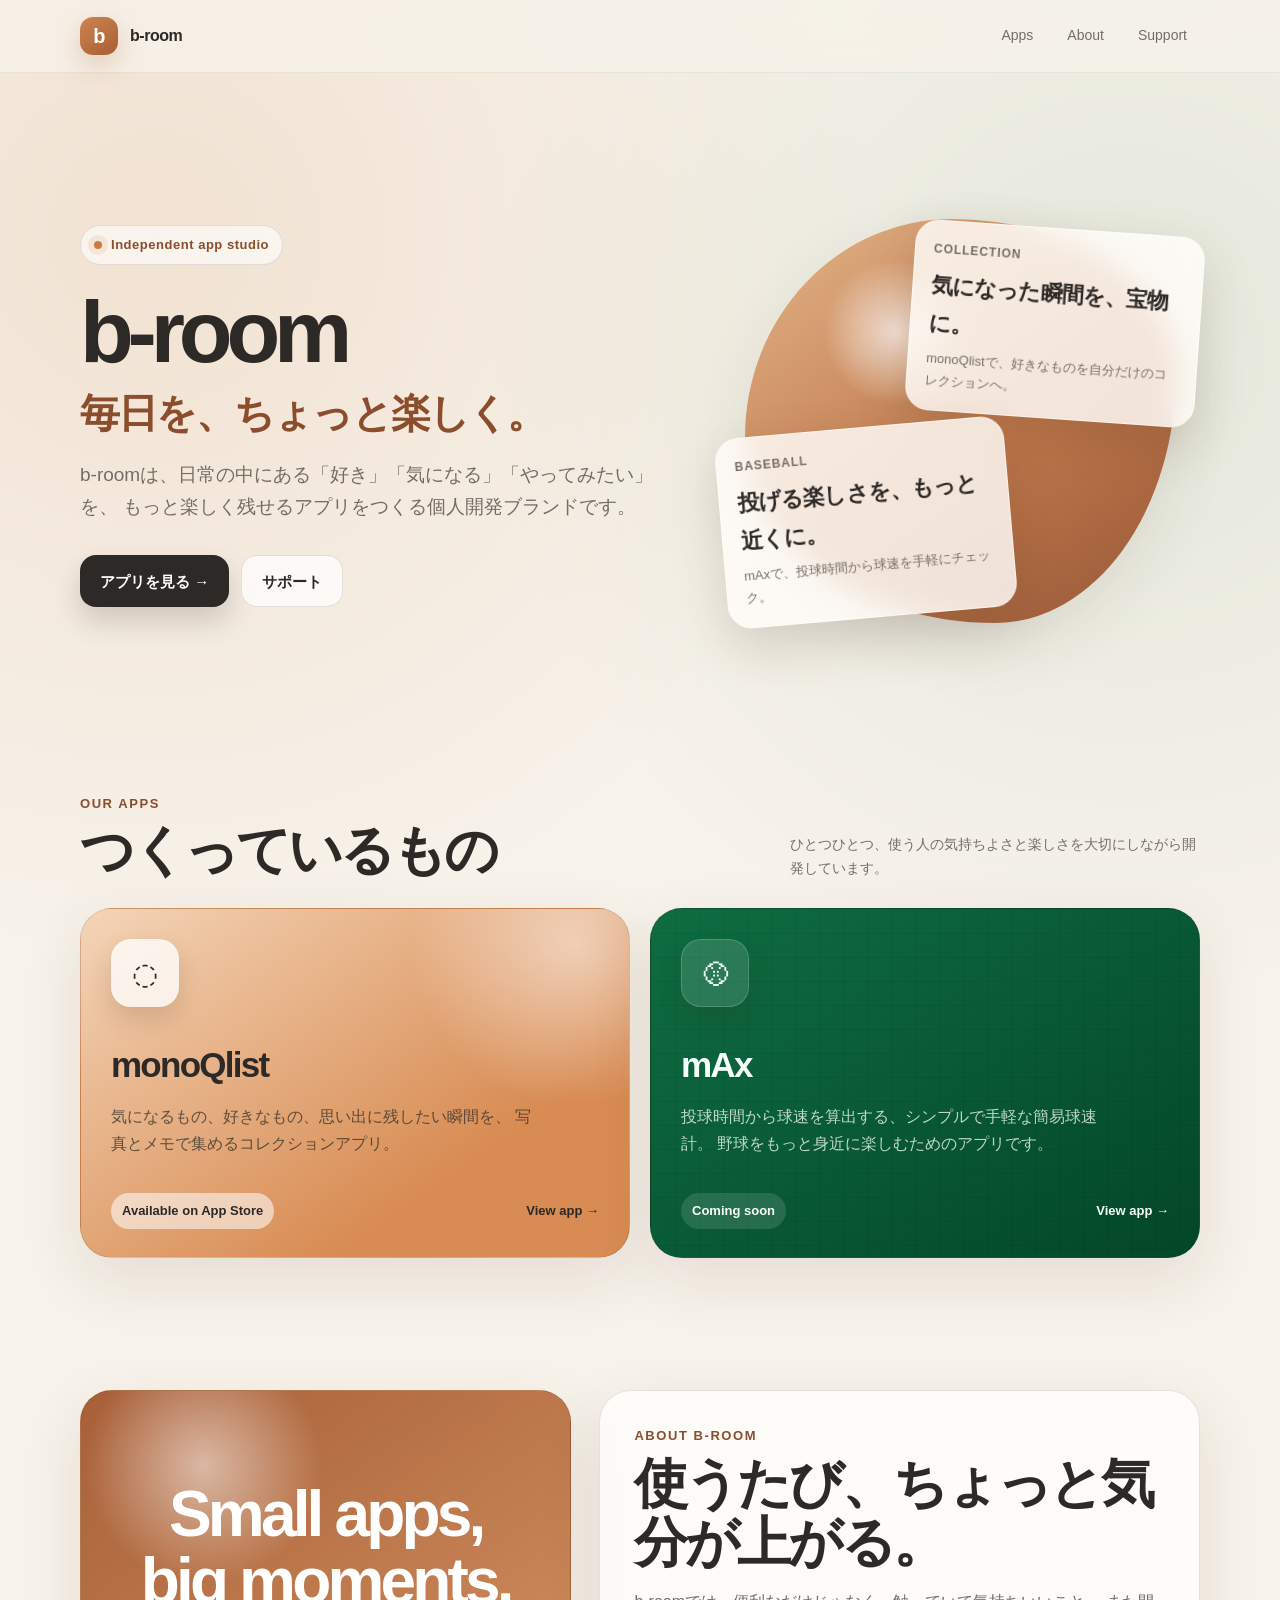
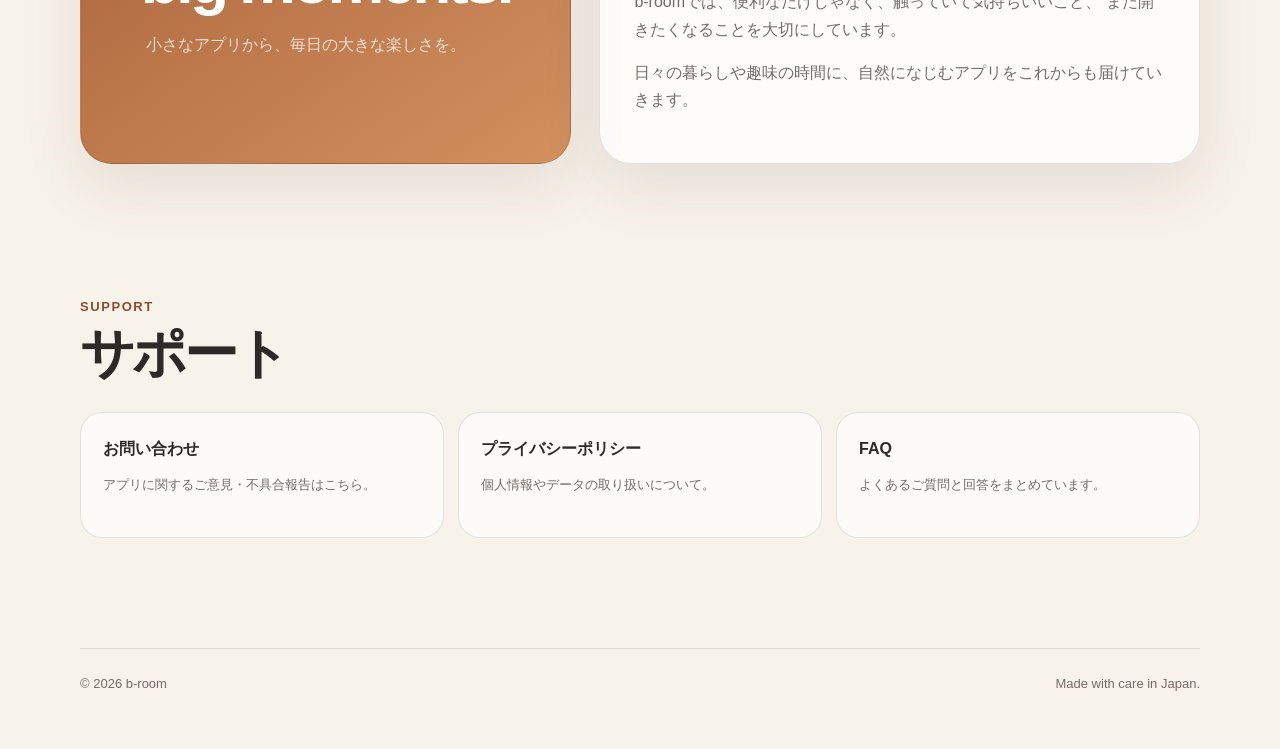
==== index.html @ 5e99b41f "仮トップページ" ====
<!DOCTYPE html>
<html lang="ja">
<head>
  <meta charset="UTF-8" />
  <meta name="viewport" content="width=device-width, initial-scale=1.0" />
  <meta name="description" content="b-roomは、毎日を少し楽しくするアプリをつくる個人開発ブランドです。" />
  <meta name="theme-color" content="#f7f2ea" />
  <title>b-room | Apps for everyday moments</title>

  <style>
    :root {
      --bg: #f7f2ea;
      --surface: rgba(255, 255, 255, 0.72);
      --surface-strong: #fffdf9;
      --text: #2d2926;
      --muted: #746d67;
      --line: rgba(45, 41, 38, 0.12);
      --accent: #c97945;
      --accent-dark: #8b4d2c;
      --green: #0a5f39;
      --green-soft: #e4f2e8;
      --shadow: 0 22px 60px rgba(66, 45, 32, 0.10);
      --radius-lg: 32px;
      --radius-md: 22px;
      --max-width: 1120px;
    }

    * {
      box-sizing: border-box;
    }

    html {
      scroll-behavior: smooth;
    }

    body {
      margin: 0;
      color: var(--text);
      background:
        radial-gradient(circle at 12% 10%, rgba(220, 163, 114, 0.20), transparent 30%),
        radial-gradient(circle at 88% 15%, rgba(112, 169, 132, 0.14), transparent 28%),
        var(--bg);
      font-family:
        -apple-system, BlinkMacSystemFont, "Hiragino Sans", "Yu Gothic",
        "Helvetica Neue", Arial, sans-serif;
      line-height: 1.7;
    }

    a {
      color: inherit;
      text-decoration: none;
    }

    .site-shell {
      width: min(calc(100% - 32px), var(--max-width));
      margin: 0 auto;
    }

    header {
      position: sticky;
      top: 0;
      z-index: 20;
      backdrop-filter: blur(18px);
      -webkit-backdrop-filter: blur(18px);
      background: rgba(247, 242, 234, 0.78);
      border-bottom: 1px solid rgba(45, 41, 38, 0.07);
    }

    .nav {
      min-height: 72px;
      display: flex;
      align-items: center;
      justify-content: space-between;
      gap: 24px;
    }

    .brand {
      display: inline-flex;
      align-items: center;
      gap: 12px;
      font-weight: 800;
      letter-spacing: -0.03em;
    }

    .brand-mark {
      width: 38px;
      aspect-ratio: 1;
      border-radius: 13px;
      display: grid;
      place-items: center;
      background: linear-gradient(145deg, #cf8550, #a85d34);
      color: white;
      box-shadow: 0 10px 28px rgba(168, 93, 52, 0.26);
      font-size: 20px;
    }

    .nav-links {
      display: flex;
      align-items: center;
      gap: 8px;
      font-size: 14px;
      color: var(--muted);
    }

    .nav-links a {
      padding: 10px 13px;
      border-radius: 999px;
      transition: 0.2s ease;
    }

    .nav-links a:hover {
      background: rgba(255, 255, 255, 0.75);
      color: var(--text);
    }

    .hero {
      padding: 108px 0 76px;
      display: grid;
      grid-template-columns: 1.1fr 0.9fr;
      align-items: center;
      gap: 56px;
    }

    .eyebrow {
      display: inline-flex;
      align-items: center;
      gap: 9px;
      padding: 8px 13px;
      border: 1px solid var(--line);
      border-radius: 999px;
      background: rgba(255, 255, 255, 0.60);
      color: var(--accent-dark);
      font-size: 13px;
      font-weight: 700;
      letter-spacing: 0.04em;
    }

    .eyebrow::before {
      content: "";
      width: 8px;
      height: 8px;
      border-radius: 50%;
      background: var(--accent);
      box-shadow: 0 0 0 6px rgba(201, 121, 69, 0.12);
    }

    h1 {
      margin: 24px 0 20px;
      font-size: clamp(48px, 7vw, 88px);
      line-height: 0.98;
      letter-spacing: -0.07em;
    }

    h1 span {
      display: block;
      margin-top: 14px;
      color: var(--accent-dark);
      font-size: clamp(24px, 3.1vw, 40px);
      line-height: 1.25;
      letter-spacing: -0.045em;
    }

    .hero-copy {
      max-width: 620px;
      margin: 0;
      color: var(--muted);
      font-size: clamp(16px, 2vw, 19px);
    }

    .hero-actions {
      display: flex;
      flex-wrap: wrap;
      gap: 12px;
      margin-top: 32px;
    }

    .button {
      min-height: 52px;
      padding: 0 20px;
      display: inline-flex;
      align-items: center;
      justify-content: center;
      gap: 9px;
      border-radius: 16px;
      font-size: 15px;
      font-weight: 750;
      transition: transform 0.2s ease, box-shadow 0.2s ease, background 0.2s ease;
    }

    .button:hover {
      transform: translateY(-2px);
    }

    .button-primary {
      background: var(--text);
      color: white;
      box-shadow: 0 14px 28px rgba(45, 41, 38, 0.18);
    }

    .button-secondary {
      background: rgba(255, 255, 255, 0.72);
      border: 1px solid var(--line);
    }

    .hero-visual {
      min-height: 470px;
      position: relative;
      display: grid;
      place-items: center;
    }

    .orb {
      position: absolute;
      inset: 8% 5% 6%;
      border-radius: 48% 52% 42% 58% / 54% 38% 62% 46%;
      background:
        radial-gradient(circle at 35% 28%, rgba(255,255,255,0.72), transparent 18%),
        linear-gradient(145deg, #e6b486, #c57645 58%, #9a5635);
      filter: saturate(0.92);
      box-shadow: var(--shadow);
      animation: float 7s ease-in-out infinite;
    }

    .mini-card {
      position: absolute;
      width: min(290px, 74%);
      padding: 18px;
      border: 1px solid rgba(255, 255, 255, 0.50);
      border-radius: 24px;
      background: rgba(255, 253, 249, 0.82);
      box-shadow: 0 20px 50px rgba(77, 48, 30, 0.18);
      backdrop-filter: blur(14px);
      -webkit-backdrop-filter: blur(14px);
    }

    .mini-card.top {
      top: 10%;
      right: 0;
      transform: rotate(4deg);
    }

    .mini-card.bottom {
      left: 0;
      bottom: 7%;
      transform: rotate(-5deg);
    }

    .mini-label {
      font-size: 12px;
      color: var(--muted);
      font-weight: 700;
      letter-spacing: 0.08em;
      text-transform: uppercase;
    }

    .mini-title {
      margin-top: 8px;
      font-size: 22px;
      font-weight: 850;
      letter-spacing: -0.04em;
    }

    .mini-text {
      margin: 6px 0 0;
      color: var(--muted);
      font-size: 13px;
    }

    section {
      padding: 66px 0;
    }

    .section-head {
      display: flex;
      justify-content: space-between;
      align-items: end;
      gap: 20px;
      margin-bottom: 28px;
    }

    .section-kicker {
      color: var(--accent-dark);
      font-size: 13px;
      font-weight: 800;
      letter-spacing: 0.12em;
      text-transform: uppercase;
    }

    h2 {
      margin: 6px 0 0;
      font-size: clamp(32px, 5vw, 54px);
      line-height: 1.1;
      letter-spacing: -0.055em;
    }

    .section-note {
      max-width: 410px;
      margin: 0;
      color: var(--muted);
      font-size: 14px;
    }

    .app-grid {
      display: grid;
      grid-template-columns: repeat(2, minmax(0, 1fr));
      gap: 20px;
    }

    .app-card {
      min-height: 350px;
      position: relative;
      overflow: hidden;
      padding: 30px;
      border: 1px solid var(--line);
      border-radius: var(--radius-lg);
      box-shadow: var(--shadow);
      transition: transform 0.25s ease, box-shadow 0.25s ease;
    }

    .app-card:hover {
      transform: translateY(-6px);
      box-shadow: 0 28px 70px rgba(66, 45, 32, 0.15);
    }

    .app-card.mono {
      background:
        radial-gradient(circle at 90% 10%, rgba(255,255,255,0.50), transparent 28%),
        linear-gradient(145deg, #f4d5b8, #d88b52 72%);
    }

    .app-card.max {
      background:
        linear-gradient(rgba(0,0,0,0.06) 1px, transparent 1px),
        linear-gradient(90deg, rgba(0,0,0,0.06) 1px, transparent 1px),
        linear-gradient(145deg, #0f6d42, #034628);
      background-size: 24px 24px, 24px 24px, auto;
      color: #f7fff9;
    }

    .app-icon {
      width: 68px;
      aspect-ratio: 1;
      border-radius: 20px;
      display: grid;
      place-items: center;
      background: rgba(255, 255, 255, 0.78);
      color: var(--text);
      font-size: 30px;
      box-shadow: 0 12px 25px rgba(61, 38, 24, 0.15);
    }

    .max .app-icon {
      background: rgba(247, 255, 249, 0.13);
      color: #f7fff9;
      border: 1px solid rgba(247,255,249,0.18);
    }

    .app-card h3 {
      margin: 28px 0 8px;
      font-size: 35px;
      letter-spacing: -0.05em;
    }

    .app-card p {
      max-width: 430px;
      margin: 0;
      color: rgba(45, 41, 38, 0.72);
    }

    .max p {
      color: rgba(247, 255, 249, 0.76);
    }

    .app-meta {
      position: absolute;
      left: 30px;
      right: 30px;
      bottom: 28px;
      display: flex;
      justify-content: space-between;
      align-items: center;
      gap: 16px;
      font-size: 13px;
      font-weight: 750;
    }

    .status {
      padding: 7px 11px;
      border-radius: 999px;
      background: rgba(255,255,255,0.55);
    }

    .max .status {
      background: rgba(255,255,255,0.12);
    }

    .about {
      display: grid;
      grid-template-columns: 0.9fr 1.1fr;
      gap: 28px;
      align-items: stretch;
    }

    .about-panel {
      padding: 34px;
      border-radius: var(--radius-lg);
      border: 1px solid var(--line);
      background: var(--surface);
      box-shadow: var(--shadow);
    }

    .about-panel.accent {
      display: grid;
      place-items: center;
      min-height: 310px;
      background:
        radial-gradient(circle at 25% 20%, rgba(255,255,255,0.52), transparent 25%),
        linear-gradient(145deg, #a85f38, #d2915f);
      color: white;
      text-align: center;
    }

    .about-panel.accent strong {
      font-size: clamp(38px, 5vw, 64px);
      line-height: 1.05;
      letter-spacing: -0.06em;
    }

    .about-panel p {
      color: var(--muted);
    }

    .about-panel.accent p {
      color: rgba(255,255,255,0.76);
      max-width: 330px;
    }

    .link-list {
      display: grid;
      grid-template-columns: repeat(3, minmax(0, 1fr));
      gap: 14px;
    }

    .link-card {
      min-height: 126px;
      padding: 22px;
      border-radius: var(--radius-md);
      border: 1px solid var(--line);
      background: rgba(255,255,255,0.68);
      transition: transform 0.2s ease, background 0.2s ease;
    }

    .link-card:hover {
      transform: translateY(-3px);
      background: var(--surface-strong);
    }

    .link-card strong {
      display: block;
      margin-bottom: 8px;
      font-size: 16px;
    }

    .link-card span {
      color: var(--muted);
      font-size: 13px;
    }

    footer {
      padding: 44px 0 54px;
      color: var(--muted);
      font-size: 13px;
    }

    .footer-inner {
      display: flex;
      justify-content: space-between;
      gap: 20px;
      padding-top: 24px;
      border-top: 1px solid var(--line);
    }

    @keyframes float {
      0%, 100% { transform: translateY(0) rotate(-1deg); }
      50% { transform: translateY(-10px) rotate(1deg); }
    }

    @media (max-width: 820px) {
      .nav-links a:nth-child(-n+2) {
        display: none;
      }

      .hero {
        padding-top: 78px;
        grid-template-columns: 1fr;
        gap: 28px;
      }

      .hero-visual {
        min-height: 390px;
      }

      .app-grid,
      .about {
        grid-template-columns: 1fr;
      }

      .link-list {
        grid-template-columns: 1fr;
      }

      .section-head {
        align-items: start;
        flex-direction: column;
      }
    }

    @media (max-width: 520px) {
      .site-shell {
        width: min(calc(100% - 20px), var(--max-width));
      }

      .nav {
        min-height: 64px;
      }

      .hero {
        padding-top: 60px;
      }

      .hero-actions {
        flex-direction: column;
      }

      .button {
        width: 100%;
      }

      .hero-visual {
        min-height: 330px;
      }

      .mini-card {
        width: 78%;
        padding: 15px;
      }

      .app-card,
      .about-panel {
        padding: 24px;
      }

      .app-meta {
        left: 24px;
        right: 24px;
        bottom: 24px;
      }

      .footer-inner {
        flex-direction: column;
      }
    }
  </style>
</head>

<body>
  <header>
    <div class="site-shell nav">
      <a class="brand" href="#top" aria-label="b-room トップへ">
        <span class="brand-mark">b</span>
        <span>b-room</span>
      </a>

      <nav class="nav-links" aria-label="メインナビゲーション">
        <a href="#apps">Apps</a>
        <a href="#about">About</a>
        <a href="#support">Support</a>
      </nav>
    </div>
  </header>

  <main id="top">
    <div class="site-shell">
      <section class="hero">
        <div>
          <span class="eyebrow">Independent app studio</span>
          <h1>
            b-room
            <span>毎日を、ちょっと楽しく。</span>
          </h1>
          <p class="hero-copy">
            b-roomは、日常の中にある「好き」「気になる」「やってみたい」を、
            もっと楽しく残せるアプリをつくる個人開発ブランドです。
          </p>

          <div class="hero-actions">
            <a class="button button-primary" href="#apps">アプリを見る →</a>
            <a class="button button-secondary" href="#support">サポート</a>
          </div>
        </div>

        <div class="hero-visual" aria-hidden="true">
          <div class="orb"></div>

          <div class="mini-card top">
            <div class="mini-label">Collection</div>
            <div class="mini-title">気になった瞬間を、宝物に。</div>
            <p class="mini-text">monoQlistで、好きなものを自分だけのコレクションへ。</p>
          </div>

          <div class="mini-card bottom">
            <div class="mini-label">Baseball</div>
            <div class="mini-title">投げる楽しさを、もっと近くに。</div>
            <p class="mini-text">mAxで、投球時間から球速を手軽にチェック。</p>
          </div>
        </div>
      </section>

      <section id="apps">
        <div class="section-head">
          <div>
            <div class="section-kicker">Our apps</div>
            <h2>つくっているもの</h2>
          </div>
          <p class="section-note">
            ひとつひとつ、使う人の気持ちよさと楽しさを大切にしながら開発しています。
          </p>
        </div>

        <div class="app-grid">
          <!-- TODO: hrefを各アプリの紹介ページまたはApp Store URLに変更 -->
          <a class="app-card mono" href="#" aria-label="monoQlist">
            <div class="app-icon">◌</div>
            <h3>monoQlist</h3>
            <p>
              気になるもの、好きなもの、思い出に残したい瞬間を、
              写真とメモで集めるコレクションアプリ。
            </p>
            <div class="app-meta">
              <span class="status">Available on App Store</span>
              <span>View app →</span>
            </div>
          </a>

          <!-- TODO: hrefを各アプリの紹介ページまたはApp Store URLに変更 -->
          <a class="app-card max" href="#" aria-label="mAx">
            <div class="app-icon">⚾︎</div>
            <h3>mAx</h3>
            <p>
              投球時間から球速を算出する、シンプルで手軽な簡易球速計。
              野球をもっと身近に楽しむためのアプリです。
            </p>
            <div class="app-meta">
              <span class="status">Coming soon</span>
              <span>View app →</span>
            </div>
          </a>
        </div>
      </section>

      <section id="about">
        <div class="about">
          <div class="about-panel accent">
            <div>
              <strong>Small apps,<br />big moments.</strong>
              <p>小さなアプリから、毎日の大きな楽しさを。</p>
            </div>
          </div>

          <div class="about-panel">
            <div class="section-kicker">About b-room</div>
            <h2>使うたび、ちょっと気分が上がる。</h2>
            <p>
              b-roomでは、便利なだけじゃなく、触っていて気持ちいいこと、
              また開きたくなることを大切にしています。
            </p>
            <p>
              日々の暮らしや趣味の時間に、自然になじむアプリをこれからも届けていきます。
            </p>
          </div>
        </div>
      </section>

      <section id="support">
        <div class="section-head">
          <div>
            <div class="section-kicker">Support</div>
            <h2>サポート</h2>
          </div>
        </div>

        <div class="link-list">
          <!-- TODO: 実際のURLに変更 -->
          <a class="link-card" href="#">
            <strong>お問い合わせ</strong>
            <span>アプリに関するご意見・不具合報告はこちら。</span>
          </a>

          <!-- TODO: privacy.html など実際のパスに変更 -->
          <a class="link-card" href="#">
            <strong>プライバシーポリシー</strong>
            <span>個人情報やデータの取り扱いについて。</span>
          </a>

          <!-- TODO: FAQページを作成したらリンクを変更 -->
          <a class="link-card" href="#">
            <strong>FAQ</strong>
            <span>よくあるご質問と回答をまとめています。</span>
          </a>
        </div>
      </section>
    </div>
  </main>

  <footer>
    <div class="site-shell footer-inner">
      <span>© <span id="year"></span> b-room</span>
      <span>Made with care in Japan.</span>
    </div>
  </footer>

  <script>
    document.getElementById("year").textContent = new Date().getFullYear();
  </script>
</body>
</html>
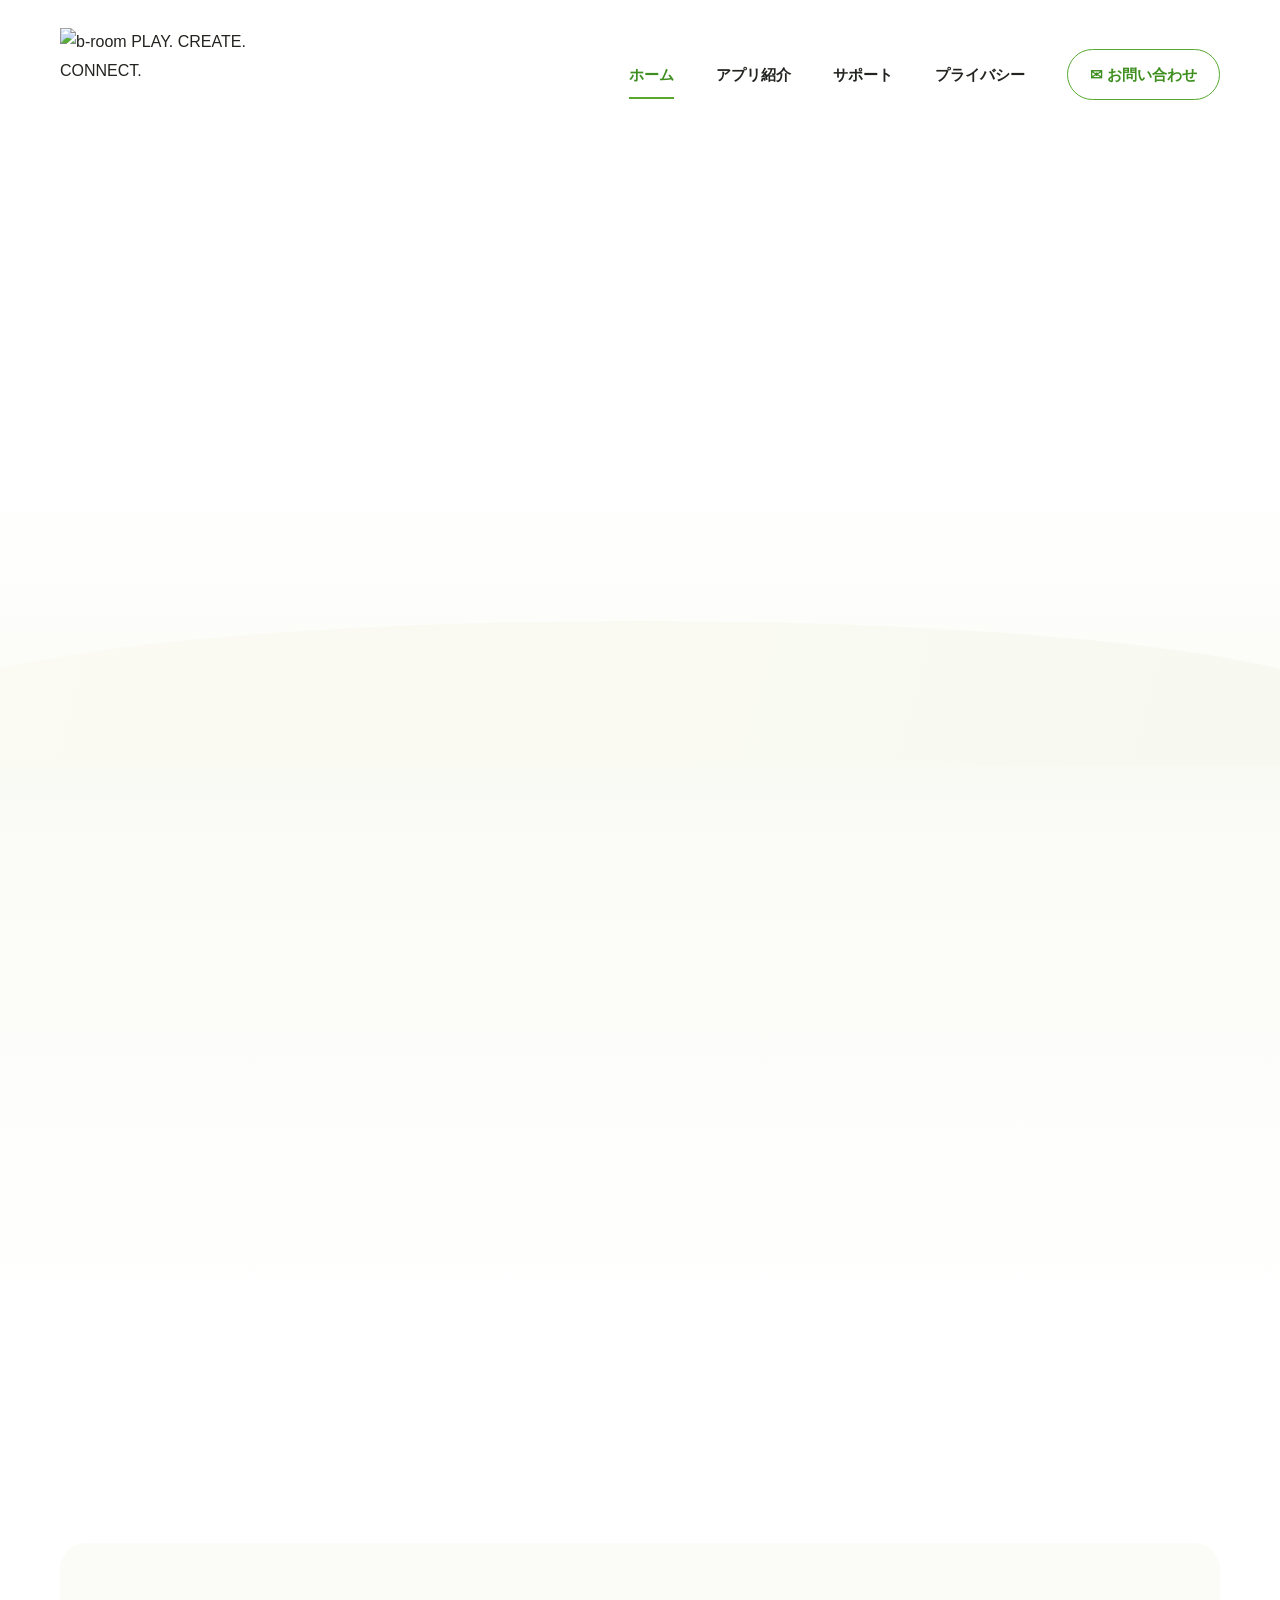
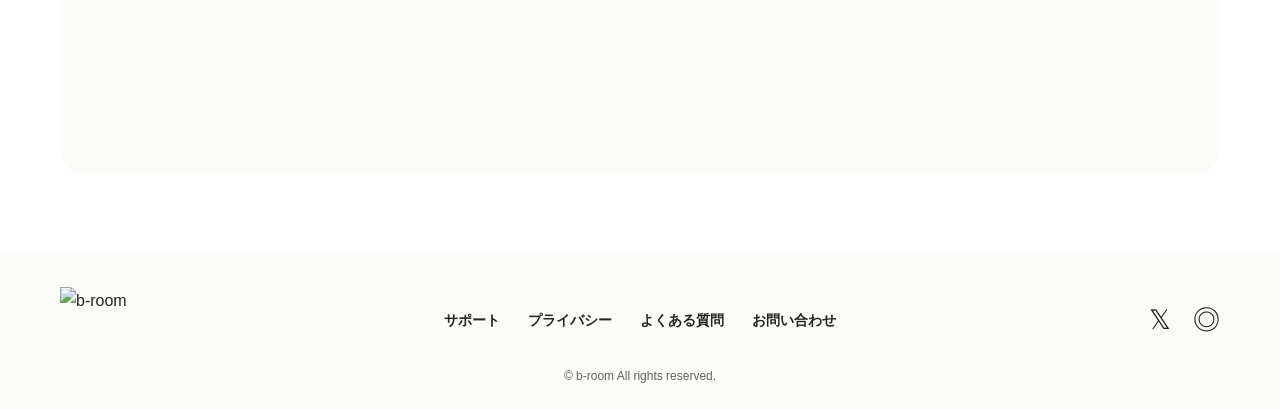
==== commit 5fe14fdb: "ホームページリテイク" ====
--- a/index.html
+++ b/index.html
@@ -1,726 +1,117 @@
-<!DOCTYPE html>
+<!doctype html>
 <html lang="ja">
 <head>
-  <meta charset="UTF-8" />
-  <meta name="viewport" content="width=device-width, initial-scale=1.0" />
-  <meta name="description" content="b-roomは、毎日を少し楽しくするアプリをつくる個人開発ブランドです。" />
-  <meta name="theme-color" content="#f7f2ea" />
-  <title>b-room | Apps for everyday moments</title>
-
-  <style>
-    :root {
-      --bg: #f7f2ea;
-      --surface: rgba(255, 255, 255, 0.72);
-      --surface-strong: #fffdf9;
-      --text: #2d2926;
-      --muted: #746d67;
-      --line: rgba(45, 41, 38, 0.12);
-      --accent: #c97945;
-      --accent-dark: #8b4d2c;
-      --green: #0a5f39;
-      --green-soft: #e4f2e8;
-      --shadow: 0 22px 60px rgba(66, 45, 32, 0.10);
-      --radius-lg: 32px;
-      --radius-md: 22px;
-      --max-width: 1120px;
-    }
-
-    * {
-      box-sizing: border-box;
-    }
-
-    html {
-      scroll-behavior: smooth;
-    }
-
-    body {
-      margin: 0;
-      color: var(--text);
-      background:
-        radial-gradient(circle at 12% 10%, rgba(220, 163, 114, 0.20), transparent 30%),
-        radial-gradient(circle at 88% 15%, rgba(112, 169, 132, 0.14), transparent 28%),
-        var(--bg);
-      font-family:
-        -apple-system, BlinkMacSystemFont, "Hiragino Sans", "Yu Gothic",
-        "Helvetica Neue", Arial, sans-serif;
-      line-height: 1.7;
-    }
-
-    a {
-      color: inherit;
-      text-decoration: none;
-    }
-
-    .site-shell {
-      width: min(calc(100% - 32px), var(--max-width));
-      margin: 0 auto;
-    }
-
-    header {
-      position: sticky;
-      top: 0;
-      z-index: 20;
-      backdrop-filter: blur(18px);
-      -webkit-backdrop-filter: blur(18px);
-      background: rgba(247, 242, 234, 0.78);
-      border-bottom: 1px solid rgba(45, 41, 38, 0.07);
-    }
-
-    .nav {
-      min-height: 72px;
-      display: flex;
-      align-items: center;
-      justify-content: space-between;
-      gap: 24px;
-    }
-
-    .brand {
-      display: inline-flex;
-      align-items: center;
-      gap: 12px;
-      font-weight: 800;
-      letter-spacing: -0.03em;
-    }
-
-    .brand-mark {
-      width: 38px;
-      aspect-ratio: 1;
-      border-radius: 13px;
-      display: grid;
-      place-items: center;
-      background: linear-gradient(145deg, #cf8550, #a85d34);
-      color: white;
-      box-shadow: 0 10px 28px rgba(168, 93, 52, 0.26);
-      font-size: 20px;
-    }
-
-    .nav-links {
-      display: flex;
-      align-items: center;
-      gap: 8px;
-      font-size: 14px;
-      color: var(--muted);
-    }
-
-    .nav-links a {
-      padding: 10px 13px;
-      border-radius: 999px;
-      transition: 0.2s ease;
-    }
-
-    .nav-links a:hover {
-      background: rgba(255, 255, 255, 0.75);
-      color: var(--text);
-    }
-
-    .hero {
-      padding: 108px 0 76px;
-      display: grid;
-      grid-template-columns: 1.1fr 0.9fr;
-      align-items: center;
-      gap: 56px;
-    }
-
-    .eyebrow {
-      display: inline-flex;
-      align-items: center;
-      gap: 9px;
-      padding: 8px 13px;
-      border: 1px solid var(--line);
-      border-radius: 999px;
-      background: rgba(255, 255, 255, 0.60);
-      color: var(--accent-dark);
-      font-size: 13px;
-      font-weight: 700;
-      letter-spacing: 0.04em;
-    }
-
-    .eyebrow::before {
-      content: "";
-      width: 8px;
-      height: 8px;
-      border-radius: 50%;
-      background: var(--accent);
-      box-shadow: 0 0 0 6px rgba(201, 121, 69, 0.12);
-    }
-
-    h1 {
-      margin: 24px 0 20px;
-      font-size: clamp(48px, 7vw, 88px);
-      line-height: 0.98;
-      letter-spacing: -0.07em;
-    }
-
-    h1 span {
-      display: block;
-      margin-top: 14px;
-      color: var(--accent-dark);
-      font-size: clamp(24px, 3.1vw, 40px);
-      line-height: 1.25;
-      letter-spacing: -0.045em;
-    }
-
-    .hero-copy {
-      max-width: 620px;
-      margin: 0;
-      color: var(--muted);
-      font-size: clamp(16px, 2vw, 19px);
-    }
-
-    .hero-actions {
-      display: flex;
-      flex-wrap: wrap;
-      gap: 12px;
-      margin-top: 32px;
-    }
-
-    .button {
-      min-height: 52px;
-      padding: 0 20px;
-      display: inline-flex;
-      align-items: center;
-      justify-content: center;
-      gap: 9px;
-      border-radius: 16px;
-      font-size: 15px;
-      font-weight: 750;
-      transition: transform 0.2s ease, box-shadow 0.2s ease, background 0.2s ease;
-    }
-
-    .button:hover {
-      transform: translateY(-2px);
-    }
-
-    .button-primary {
-      background: var(--text);
-      color: white;
-      box-shadow: 0 14px 28px rgba(45, 41, 38, 0.18);
-    }
-
-    .button-secondary {
-      background: rgba(255, 255, 255, 0.72);
-      border: 1px solid var(--line);
-    }
-
-    .hero-visual {
-      min-height: 470px;
-      position: relative;
-      display: grid;
-      place-items: center;
-    }
-
-    .orb {
-      position: absolute;
-      inset: 8% 5% 6%;
-      border-radius: 48% 52% 42% 58% / 54% 38% 62% 46%;
-      background:
-        radial-gradient(circle at 35% 28%, rgba(255,255,255,0.72), transparent 18%),
-        linear-gradient(145deg, #e6b486, #c57645 58%, #9a5635);
-      filter: saturate(0.92);
-      box-shadow: var(--shadow);
-      animation: float 7s ease-in-out infinite;
-    }
-
-    .mini-card {
-      position: absolute;
-      width: min(290px, 74%);
-      padding: 18px;
-      border: 1px solid rgba(255, 255, 255, 0.50);
-      border-radius: 24px;
-      background: rgba(255, 253, 249, 0.82);
-      box-shadow: 0 20px 50px rgba(77, 48, 30, 0.18);
-      backdrop-filter: blur(14px);
-      -webkit-backdrop-filter: blur(14px);
-    }
-
-    .mini-card.top {
-      top: 10%;
-      right: 0;
-      transform: rotate(4deg);
-    }
-
-    .mini-card.bottom {
-      left: 0;
-      bottom: 7%;
-      transform: rotate(-5deg);
-    }
-
-    .mini-label {
-      font-size: 12px;
-      color: var(--muted);
-      font-weight: 700;
-      letter-spacing: 0.08em;
-      text-transform: uppercase;
-    }
-
-    .mini-title {
-      margin-top: 8px;
-      font-size: 22px;
-      font-weight: 850;
-      letter-spacing: -0.04em;
-    }
-
-    .mini-text {
-      margin: 6px 0 0;
-      color: var(--muted);
-      font-size: 13px;
-    }
-
-    section {
-      padding: 66px 0;
-    }
-
-    .section-head {
-      display: flex;
-      justify-content: space-between;
-      align-items: end;
-      gap: 20px;
-      margin-bottom: 28px;
-    }
-
-    .section-kicker {
-      color: var(--accent-dark);
-      font-size: 13px;
-      font-weight: 800;
-      letter-spacing: 0.12em;
-      text-transform: uppercase;
-    }
-
-    h2 {
-      margin: 6px 0 0;
-      font-size: clamp(32px, 5vw, 54px);
-      line-height: 1.1;
-      letter-spacing: -0.055em;
-    }
-
-    .section-note {
-      max-width: 410px;
-      margin: 0;
-      color: var(--muted);
-      font-size: 14px;
-    }
-
-    .app-grid {
-      display: grid;
-      grid-template-columns: repeat(2, minmax(0, 1fr));
-      gap: 20px;
-    }
-
-    .app-card {
-      min-height: 350px;
-      position: relative;
-      overflow: hidden;
-      padding: 30px;
-      border: 1px solid var(--line);
-      border-radius: var(--radius-lg);
-      box-shadow: var(--shadow);
-      transition: transform 0.25s ease, box-shadow 0.25s ease;
-    }
-
-    .app-card:hover {
-      transform: translateY(-6px);
-      box-shadow: 0 28px 70px rgba(66, 45, 32, 0.15);
-    }
-
-    .app-card.mono {
-      background:
-        radial-gradient(circle at 90% 10%, rgba(255,255,255,0.50), transparent 28%),
-        linear-gradient(145deg, #f4d5b8, #d88b52 72%);
-    }
-
-    .app-card.max {
-      background:
-        linear-gradient(rgba(0,0,0,0.06) 1px, transparent 1px),
-        linear-gradient(90deg, rgba(0,0,0,0.06) 1px, transparent 1px),
-        linear-gradient(145deg, #0f6d42, #034628);
-      background-size: 24px 24px, 24px 24px, auto;
-      color: #f7fff9;
-    }
-
-    .app-icon {
-      width: 68px;
-      aspect-ratio: 1;
-      border-radius: 20px;
-      display: grid;
-      place-items: center;
-      background: rgba(255, 255, 255, 0.78);
-      color: var(--text);
-      font-size: 30px;
-      box-shadow: 0 12px 25px rgba(61, 38, 24, 0.15);
-    }
-
-    .max .app-icon {
-      background: rgba(247, 255, 249, 0.13);
-      color: #f7fff9;
-      border: 1px solid rgba(247,255,249,0.18);
-    }
-
-    .app-card h3 {
-      margin: 28px 0 8px;
-      font-size: 35px;
-      letter-spacing: -0.05em;
-    }
-
-    .app-card p {
-      max-width: 430px;
-      margin: 0;
-      color: rgba(45, 41, 38, 0.72);
-    }
-
-    .max p {
-      color: rgba(247, 255, 249, 0.76);
-    }
-
-    .app-meta {
-      position: absolute;
-      left: 30px;
-      right: 30px;
-      bottom: 28px;
-      display: flex;
-      justify-content: space-between;
-      align-items: center;
-      gap: 16px;
-      font-size: 13px;
-      font-weight: 750;
-    }
-
-    .status {
-      padding: 7px 11px;
-      border-radius: 999px;
-      background: rgba(255,255,255,0.55);
-    }
-
-    .max .status {
-      background: rgba(255,255,255,0.12);
-    }
-
-    .about {
-      display: grid;
-      grid-template-columns: 0.9fr 1.1fr;
-      gap: 28px;
-      align-items: stretch;
-    }
-
-    .about-panel {
-      padding: 34px;
-      border-radius: var(--radius-lg);
-      border: 1px solid var(--line);
-      background: var(--surface);
-      box-shadow: var(--shadow);
-    }
-
-    .about-panel.accent {
-      display: grid;
-      place-items: center;
-      min-height: 310px;
-      background:
-        radial-gradient(circle at 25% 20%, rgba(255,255,255,0.52), transparent 25%),
-        linear-gradient(145deg, #a85f38, #d2915f);
-      color: white;
-      text-align: center;
-    }
-
-    .about-panel.accent strong {
-      font-size: clamp(38px, 5vw, 64px);
-      line-height: 1.05;
-      letter-spacing: -0.06em;
-    }
-
-    .about-panel p {
-      color: var(--muted);
-    }
-
-    .about-panel.accent p {
-      color: rgba(255,255,255,0.76);
-      max-width: 330px;
-    }
-
-    .link-list {
-      display: grid;
-      grid-template-columns: repeat(3, minmax(0, 1fr));
-      gap: 14px;
-    }
-
-    .link-card {
-      min-height: 126px;
-      padding: 22px;
-      border-radius: var(--radius-md);
-      border: 1px solid var(--line);
-      background: rgba(255,255,255,0.68);
-      transition: transform 0.2s ease, background 0.2s ease;
-    }
-
-    .link-card:hover {
-      transform: translateY(-3px);
-      background: var(--surface-strong);
-    }
-
-    .link-card strong {
-      display: block;
-      margin-bottom: 8px;
-      font-size: 16px;
-    }
-
-    .link-card span {
-      color: var(--muted);
-      font-size: 13px;
-    }
-
-    footer {
-      padding: 44px 0 54px;
-      color: var(--muted);
-      font-size: 13px;
-    }
-
-    .footer-inner {
-      display: flex;
-      justify-content: space-between;
-      gap: 20px;
-      padding-top: 24px;
-      border-top: 1px solid var(--line);
-    }
-
-    @keyframes float {
-      0%, 100% { transform: translateY(0) rotate(-1deg); }
-      50% { transform: translateY(-10px) rotate(1deg); }
-    }
-
-    @media (max-width: 820px) {
-      .nav-links a:nth-child(-n+2) {
-        display: none;
-      }
-
-      .hero {
-        padding-top: 78px;
-        grid-template-columns: 1fr;
-        gap: 28px;
-      }
-
-      .hero-visual {
-        min-height: 390px;
-      }
-
-      .app-grid,
-      .about {
-        grid-template-columns: 1fr;
-      }
-
-      .link-list {
-        grid-template-columns: 1fr;
-      }
-
-      .section-head {
-        align-items: start;
-        flex-direction: column;
-      }
-    }
-
-    @media (max-width: 520px) {
-      .site-shell {
-        width: min(calc(100% - 20px), var(--max-width));
-      }
-
-      .nav {
-        min-height: 64px;
-      }
-
-      .hero {
-        padding-top: 60px;
-      }
-
-      .hero-actions {
-        flex-direction: column;
-      }
-
-      .button {
-        width: 100%;
-      }
-
-      .hero-visual {
-        min-height: 330px;
-      }
-
-      .mini-card {
-        width: 78%;
-        padding: 15px;
-      }
-
-      .app-card,
-      .about-panel {
-        padding: 24px;
-      }
-
-      .app-meta {
-        left: 24px;
-        right: 24px;
-        bottom: 24px;
-      }
-
-      .footer-inner {
-        flex-direction: column;
-      }
-    }
-  </style>
+  <meta charset="utf-8">
+  <meta name="viewport" content="width=device-width, initial-scale=1">
+  <title>b-room | PLAY. CREATE. CONNECT.</title>
+  <meta name="description" content="b-roomは、「遊ぶ」「つくる」「つながる」をテーマに、毎日をちょっと楽しくするプロダクトを届けています。">
+  <link rel="canonical" href="https://b-room.app/">
+  <meta property="og:type" content="website">
+  <meta property="og:site_name" content="b-room">
+  <meta property="og:title" content="b-room | PLAY. CREATE. CONNECT.">
+  <meta property="og:description" content="遊ぶ、つくる、つながる。毎日を、もっと楽しく。">
+  <meta property="og:url" content="https://b-room.app/">
+  <meta property="og:image" content="https://b-room.app/images/og-image.jpg">
+  <meta name="twitter:card" content="summary_large_image">
+  <meta name="theme-color" content="#ffffff">
+  <link rel="icon" href="images/favicon.png" type="image/png">
+  <link rel="apple-touch-icon" href="images/apple-touch-icon.png">
+  <link rel="manifest" href="manifest.webmanifest">
+  <link rel="stylesheet" href="css/reset.css">
+  <link rel="stylesheet" href="css/variables.css">
+  <link rel="stylesheet" href="css/style.css">
+  <link rel="stylesheet" href="css/responsive.css">
+  <script src="js/script.js" defer></script>
 </head>
-
 <body>
-  <header>
-    <div class="site-shell nav">
-      <a class="brand" href="#top" aria-label="b-room トップへ">
-        <span class="brand-mark">b</span>
-        <span>b-room</span>
+  <header class="site-header">
+    <div class="container header-inner">
+      <a class="brand" href="#top" aria-label="b-room ホーム">
+        <img src="images/logo.png" alt="b-room PLAY. CREATE. CONNECT." width="304" height="112">
       </a>
-
-      <nav class="nav-links" aria-label="メインナビゲーション">
-        <a href="#apps">Apps</a>
-        <a href="#about">About</a>
-        <a href="#support">Support</a>
+      <button class="menu-button" type="button" aria-label="メニューを開く" aria-expanded="false" aria-controls="global-nav">
+        <span></span><span></span><span></span>
+      </button>
+      <nav class="global-nav" id="global-nav" aria-label="メインナビゲーション">
+        <a class="is-active" href="#top">ホーム</a>
+        <a href="#apps">アプリ紹介</a>
+        <a href="#support">サポート</a>
+        <a href="#privacy">プライバシー</a>
+        <a class="contact-button" href="#contact"><span aria-hidden="true">✉</span> お問い合わせ</a>
       </nav>
     </div>
   </header>
 
   <main id="top">
-    <div class="site-shell">
-      <section class="hero">
-        <div>
-          <span class="eyebrow">Independent app studio</span>
-          <h1>
-            b-room
-            <span>毎日を、ちょっと楽しく。</span>
-          </h1>
-          <p class="hero-copy">
-            b-roomは、日常の中にある「好き」「気になる」「やってみたい」を、
-            もっと楽しく残せるアプリをつくる個人開発ブランドです。
-          </p>
+    <section class="hero">
+      <div class="hero-wave" aria-hidden="true"></div>
+      <div class="container hero-inner">
+        <div class="hero-copy reveal">
+          <h1>遊ぶ、つくる、つながる。<br>毎日を、もっと楽しく。</h1>
+          <p>b-roomは、「遊ぶ」「つくる」「つながる」をテーマに、<br class="desktop-only">毎日をちょっと楽しくするプロダクトを届けています。</p>
+          <a class="outline-button" href="#apps">アプリを見る <span>›</span></a>
+        </div>
+        <div class="hero-art reveal" aria-hidden="true">
+          <div class="hero-orb orb-one"></div>
+          <div class="hero-orb orb-two"></div>
+          <div class="hero-dots"></div>
+          <img src="images/hero-mascot.png" alt="" width="500" height="500">
+        </div>
+      </div>
+    </section>
 
-          <div class="hero-actions">
-            <a class="button button-primary" href="#apps">アプリを見る →</a>
-            <a class="button button-secondary" href="#support">サポート</a>
-          </div>
+    <section class="apps-section section" id="apps">
+      <div class="container">
+        <div class="section-title reveal"><h2>アプリ紹介</h2><span></span></div>
+        <div class="app-grid">
+          <article class="app-card mono-card reveal">
+            <div class="app-header">
+              <!-- アイコン差し替え: images/monoqlist-icon.jpg -->
+              <img class="app-icon" src="images/monoqlist-icon.jpg" alt="monoQlist アプリアイコン" width="148" height="148">
+              <div><h3>monoQlist</h3><p class="reading">モノクリスト</p></div>
+            </div>
+            <p class="app-tagline mono-accent">気になった瞬間を、あなただけのコレクションに。</p>
+            <p class="app-description">写真やメモで「好き」や「気になる」を記録。<br>あなただけのデータベースが、<br>毎日をちょっと楽しくしてくれます。</p>
+            <div class="tag-list"><span>写真</span><span>メモ</span><span>タグ</span><span>レポート</span><span>検索</span></div>
+            <a class="app-link mono-link" href="#">詳しく見る <span>›</span></a>
+          </article>
+
+          <article class="app-card max-card reveal">
+            <div class="app-header">
+              <!-- アイコン差し替え: images/max-icon.jpg -->
+              <img class="app-icon" src="images/max-icon.jpg" alt="mAx アプリアイコン" width="148" height="148">
+              <div><h3>mAx</h3><p class="reading">マックス</p></div>
+            </div>
+            <p class="app-tagline max-accent">投球を測って、成長を実感しよう。</p>
+            <p class="app-description">投球の初速を計測・記録・分析できる<br>シンプルな球速計アプリ。<br>練習の成果を見える化して、<br>パフォーマンス向上をサポートします。</p>
+            <div class="tag-list green-tags"><span>球速計測</span><span>履歴</span><span>グラフ</span><span>シンプル操作</span></div>
+            <a class="app-link max-link" href="#">詳しく見る <span>›</span></a>
+          </article>
         </div>
+      </div>
+    </section>
 
-        <div class="hero-visual" aria-hidden="true">
-          <div class="orb"></div>
-
-          <div class="mini-card top">
-            <div class="mini-label">Collection</div>
-            <div class="mini-title">気になった瞬間を、宝物に。</div>
-            <p class="mini-text">monoQlistで、好きなものを自分だけのコレクションへ。</p>
-          </div>
-
-          <div class="mini-card bottom">
-            <div class="mini-label">Baseball</div>
-            <div class="mini-title">投げる楽しさを、もっと近くに。</div>
-            <p class="mini-text">mAxで、投球時間から球速を手軽にチェック。</p>
-          </div>
+    <section class="values-section section">
+      <div class="container">
+        <div class="values-grid">
+          <article class="value-item reveal"><div class="value-icon">🚀</div><h3>シンプルで使いやすい</h3><p>直感的に使えるデザインで、<br>誰でもすぐに楽しめます。</p></article>
+          <article class="value-item reveal"><div class="value-icon">♡</div><h3>日常をもっと楽しく</h3><p>「気になる」「好き」を記録して、<br>毎日をちょっと特別に。</p></article>
+          <article class="value-item reveal"><div class="value-icon">♢</div><h3>安心・安全</h3><p>プライバシーを大切にし、<br>安心してお使いいただけます。</p></article>
+          <article class="value-item reveal"><div class="value-icon">◎</div><h3>つながる体験を</h3><p>あなたの「好き」や「趣味」を、<br>アプリで広げていきます。</p></article>
         </div>
-      </section>
-
-      <section id="apps">
-        <div class="section-head">
-          <div>
-            <div class="section-kicker">Our apps</div>
-            <h2>つくっているもの</h2>
-          </div>
-          <p class="section-note">
-            ひとつひとつ、使う人の気持ちよさと楽しさを大切にしながら開発しています。
-          </p>
-        </div>
-
-        <div class="app-grid">
-          <!-- TODO: hrefを各アプリの紹介ページまたはApp Store URLに変更 -->
-          <a class="app-card mono" href="#" aria-label="monoQlist">
-            <div class="app-icon">◌</div>
-            <h3>monoQlist</h3>
-            <p>
-              気になるもの、好きなもの、思い出に残したい瞬間を、
-              写真とメモで集めるコレクションアプリ。
-            </p>
-            <div class="app-meta">
-              <span class="status">Available on App Store</span>
-              <span>View app →</span>
-            </div>
-          </a>
-
-          <!-- TODO: hrefを各アプリの紹介ページまたはApp Store URLに変更 -->
-          <a class="app-card max" href="#" aria-label="mAx">
-            <div class="app-icon">⚾︎</div>
-            <h3>mAx</h3>
-            <p>
-              投球時間から球速を算出する、シンプルで手軽な簡易球速計。
-              野球をもっと身近に楽しむためのアプリです。
-            </p>
-            <div class="app-meta">
-              <span class="status">Coming soon</span>
-              <span>View app →</span>
-            </div>
-          </a>
-        </div>
-      </section>
-
-      <section id="about">
-        <div class="about">
-          <div class="about-panel accent">
-            <div>
-              <strong>Small apps,<br />big moments.</strong>
-              <p>小さなアプリから、毎日の大きな楽しさを。</p>
-            </div>
-          </div>
-
-          <div class="about-panel">
-            <div class="section-kicker">About b-room</div>
-            <h2>使うたび、ちょっと気分が上がる。</h2>
-            <p>
-              b-roomでは、便利なだけじゃなく、触っていて気持ちいいこと、
-              また開きたくなることを大切にしています。
-            </p>
-            <p>
-              日々の暮らしや趣味の時間に、自然になじむアプリをこれからも届けていきます。
-            </p>
-          </div>
-        </div>
-      </section>
-
-      <section id="support">
-        <div class="section-head">
-          <div>
-            <div class="section-kicker">Support</div>
-            <h2>サポート</h2>
-          </div>
-        </div>
-
-        <div class="link-list">
-          <!-- TODO: 実際のURLに変更 -->
-          <a class="link-card" href="#">
-            <strong>お問い合わせ</strong>
-            <span>アプリに関するご意見・不具合報告はこちら。</span>
-          </a>
-
-          <!-- TODO: privacy.html など実際のパスに変更 -->
-          <a class="link-card" href="#">
-            <strong>プライバシーポリシー</strong>
-            <span>個人情報やデータの取り扱いについて。</span>
-          </a>
-
-          <!-- TODO: FAQページを作成したらリンクを変更 -->
-          <a class="link-card" href="#">
-            <strong>FAQ</strong>
-            <span>よくあるご質問と回答をまとめています。</span>
-          </a>
-        </div>
-      </section>
-    </div>
+      </div>
+    </section>
   </main>
 
-  <footer>
-    <div class="site-shell footer-inner">
-      <span>© <span id="year"></span> b-room</span>
-      <span>Made with care in Japan.</span>
+  <footer class="site-footer" id="support">
+    <div class="container footer-inner">
+      <a class="footer-brand" href="#top"><img src="images/logo.png" alt="b-room" width="220" height="82"></a>
+      <nav class="footer-links" aria-label="フッターナビゲーション">
+        <a href="#">サポート</a><a href="#" id="privacy">プライバシー</a><a href="#">よくある質問</a><a href="#" id="contact">お問い合わせ</a>
+      </nav>
+      <div class="social-links" aria-label="SNS"><a href="#" aria-label="X">𝕏</a><a href="#" aria-label="Instagram">◎</a></div>
     </div>
+    <p class="copyright">© <span id="year"></span> b-room All rights reserved.</p>
   </footer>
-
-  <script>
-    document.getElementById("year").textContent = new Date().getFullYear();
-  </script>
 </body>
-</html>
+</html>
--- a/css/variables.css
+++ b/css/variables.css
@@ -0,0 +1 @@
+:root{--green:#58a82f;--green-dark:#3f8f20;--green-soft:#f3f8ee;--cream:#fbfaf5;--orange:#ef7d14;--text:#22241f;--muted:#65685f;--line:#e7e8e1;--card:#ffffffd9;--shadow:0 18px 42px rgba(74,82,61,.09);--radius:28px;--container:1160px}
--- a/css/style.css
+++ b/css/style.css
@@ -0,0 +1 @@
+body{min-width:320px;color:var(--text);background:#fff;font-family:-apple-system,BlinkMacSystemFont,"Hiragino Sans","Yu Gothic","Noto Sans JP",sans-serif;line-height:1.8;-webkit-font-smoothing:antialiased}.container{width:min(calc(100% - 48px),var(--container));margin-inline:auto}.site-header{position:absolute;inset:0 0 auto;z-index:20;padding:28px 0}.header-inner{display:flex;align-items:center;justify-content:space-between;gap:36px}.brand img{width:250px;height:auto}.global-nav{display:flex;align-items:center;gap:42px;font-size:15px;font-weight:700}.global-nav a{position:relative;padding:11px 0;transition:.2s}.global-nav a:not(.contact-button):hover,.global-nav .is-active{color:var(--green-dark)}.global-nav .is-active::after{content:"";position:absolute;left:0;right:0;bottom:0;height:2px;background:var(--green)}.contact-button{padding:11px 22px!important;border:1.5px solid var(--green);border-radius:999px;color:var(--green-dark)}.contact-button:hover{background:var(--green);color:#fff}.menu-button{display:none;width:42px;height:42px;cursor:pointer}.menu-button span{display:block;width:24px;height:2px;margin:5px auto;background:var(--text)}.hero{position:relative;overflow:hidden;min-height:650px;padding:176px 0 90px;background:linear-gradient(180deg,#fff 0%,#fff 64%,#fafaf5 100%)}.hero-wave{position:absolute;left:-5%;right:-5%;bottom:-185px;height:330px;border-radius:50% 50% 0 0/25% 25% 0 0;background:linear-gradient(105deg,#fbfaf3,#f7f9f1)}.hero-inner{position:relative;display:grid;grid-template-columns:1.02fr .98fr;align-items:center;gap:30px}.hero-copy{position:relative;z-index:2}.hero h1{color:var(--green-dark);font-size:clamp(38px,4.1vw,61px);line-height:1.48;letter-spacing:.02em;font-weight:800}.hero-copy p{margin-top:24px;font-size:17px;font-weight:600;line-height:2.05}.outline-button{display:inline-flex;align-items:center;justify-content:center;gap:46px;margin-top:32px;padding:13px 25px;border:1.5px solid var(--green);border-radius:999px;color:var(--green-dark);font-weight:800;transition:.2s}.outline-button:hover{background:var(--green);color:#fff;transform:translateY(-2px)}.outline-button span{font-size:26px;line-height:1}.hero-art{position:relative;display:grid;place-items:center;min-height:430px}.hero-art img{position:relative;z-index:2;width:min(430px,85%);filter:drop-shadow(0 24px 28px rgba(72,117,47,.15))}.hero-orb{position:absolute;border-radius:50%;background:#f5f8ed;box-shadow:0 10px 22px rgba(73,99,53,.11)}.orb-one{width:26px;height:26px;right:1%;top:28%}.orb-two{width:38px;height:38px;right:12%;bottom:5%}.hero-dots{position:absolute;right:-2%;bottom:16%;width:88px;height:88px;background-image:radial-gradient(#dfead6 2px,transparent 2px);background-size:14px 14px}.section{padding:78px 0}.apps-section{background:linear-gradient(180deg,#fafaf5 0%,#fff 70%)}.section-title{text-align:center;margin-bottom:42px}.section-title h2{font-size:34px;letter-spacing:.05em}.section-title span{display:block;width:45px;height:3px;margin:12px auto 0;background:var(--green);border-radius:99px}.app-grid{display:grid;grid-template-columns:repeat(2,minmax(0,1fr));gap:18px}.app-card{display:flex;flex-direction:column;min-height:490px;padding:38px 38px 24px;border:1px solid rgba(226,228,219,.9);border-radius:var(--radius);background:rgba(255,255,255,.86);box-shadow:var(--shadow);transition:transform .25s,box-shadow .25s}.app-card:hover{transform:translateY(-5px);box-shadow:0 26px 54px rgba(74,82,61,.13)}.app-header{display:flex;align-items:center;gap:28px}.app-icon{width:126px;height:126px;border-radius:24px;object-fit:cover;box-shadow:0 12px 20px rgba(29,31,24,.13)}.app-header h3{font-size:37px;letter-spacing:-.04em}.reading{font-size:13px;font-weight:700}.app-tagline{margin-top:24px;font-weight:800}.mono-accent{color:var(--orange)}.max-accent{color:var(--green-dark)}.app-description{margin-top:16px;font-size:14px;font-weight:600;line-height:2.05}.tag-list{display:flex;flex-wrap:wrap;gap:10px;margin-top:auto;padding-top:24px}.tag-list span{padding:5px 16px;border-radius:999px;background:#fbf4e9;font-size:13px;font-weight:700}.green-tags span{background:#eef4e9}.app-link{display:flex;align-items:center;justify-content:center;position:relative;margin-top:22px;padding-top:20px;border-top:1px solid var(--line);font-weight:800}.app-link span{position:absolute;right:4px;display:grid;place-items:center;width:26px;height:26px;border:1.5px solid currentColor;border-radius:50%;font-size:20px}.mono-link{color:var(--orange)}.max-link{color:var(--green-dark)}.values-section{padding-top:0}.values-grid{display:grid;grid-template-columns:repeat(4,1fr);overflow:hidden;border-radius:26px;background:#fbfbf7}.value-item{position:relative;padding:30px 24px;text-align:center}.value-item:not(:last-child)::after{content:"";position:absolute;right:0;top:28px;bottom:28px;width:1px;background:var(--line)}.value-icon{display:grid;place-items:center;width:72px;height:72px;margin:0 auto 16px;border-radius:50%;background:#f1f6eb;color:var(--green-dark);font-size:40px;line-height:1}.value-item h3{color:var(--green-dark);font-size:15px}.value-item p{margin-top:10px;font-size:13px;font-weight:600;line-height:1.8}.site-footer{padding:34px 0 22px;background:#fbfbf8}.footer-inner{display:grid;grid-template-columns:1fr auto 1fr;align-items:center;gap:30px}.footer-brand img{width:180px;height:auto}.footer-links{display:flex;gap:28px;font-size:14px;font-weight:700}.footer-links a:hover{color:var(--green-dark)}.social-links{display:flex;justify-content:flex-end;gap:22px;font-size:27px}.copyright{text-align:center;margin-top:12px;font-size:12px;color:#60635c}.reveal{opacity:0;transform:translateY(18px);transition:opacity .65s ease,transform .65s ease}.reveal.is-visible{opacity:1;transform:none}
--- a/css/responsive.css
+++ b/css/responsive.css
@@ -0,0 +1 @@
+@media (max-width:960px){.site-header{position:fixed;padding:12px 0;background:rgba(255,255,255,.92);backdrop-filter:blur(16px);border-bottom:1px solid #edf0e9}.brand img{width:190px}.menu-button{display:block}.global-nav{position:absolute;top:70px;left:24px;right:24px;display:none;flex-direction:column;align-items:stretch;gap:0;padding:16px;border:1px solid var(--line);border-radius:20px;background:#fff;box-shadow:var(--shadow)}.global-nav.is-open{display:flex}.global-nav a{padding:12px 10px}.global-nav .is-active::after{display:none}.contact-button{text-align:center;margin-top:8px}.hero{padding-top:128px}.hero-inner{grid-template-columns:1fr}.hero-copy{text-align:center}.hero-art{min-height:340px}.hero-art img{width:min(360px,72vw)}.desktop-only{display:none}.app-grid{grid-template-columns:1fr}.values-grid{grid-template-columns:repeat(2,1fr)}.value-item:nth-child(2)::after{display:none}.footer-inner{grid-template-columns:1fr;text-align:center}.footer-brand img{margin:auto}.footer-links{justify-content:center;flex-wrap:wrap}.social-links{justify-content:center}}@media (max-width:600px){.container{width:min(calc(100% - 28px),var(--container))}.brand img{width:160px}.hero{min-height:auto;padding:118px 0 72px}.hero h1{font-size:34px;line-height:1.5}.hero-copy p{font-size:15px;line-height:1.9}.outline-button{width:100%;max-width:260px;gap:34px}.hero-art{min-height:270px;margin-top:6px}.hero-art img{width:min(285px,80vw)}.section{padding:58px 0}.section-title{margin-bottom:28px}.section-title h2{font-size:28px}.app-card{min-height:0;padding:24px 20px 20px;border-radius:22px}.app-header{gap:18px}.app-icon{width:92px;height:92px;border-radius:20px}.app-header h3{font-size:29px}.app-tagline{font-size:14px}.app-description{font-size:13px}.tag-list span{padding:5px 12px;font-size:12px}.values-grid{grid-template-columns:1fr}.value-item:not(:last-child)::after{display:block;top:auto;left:28px;right:28px;bottom:0;width:auto;height:1px}.footer-links{gap:14px 22px}}
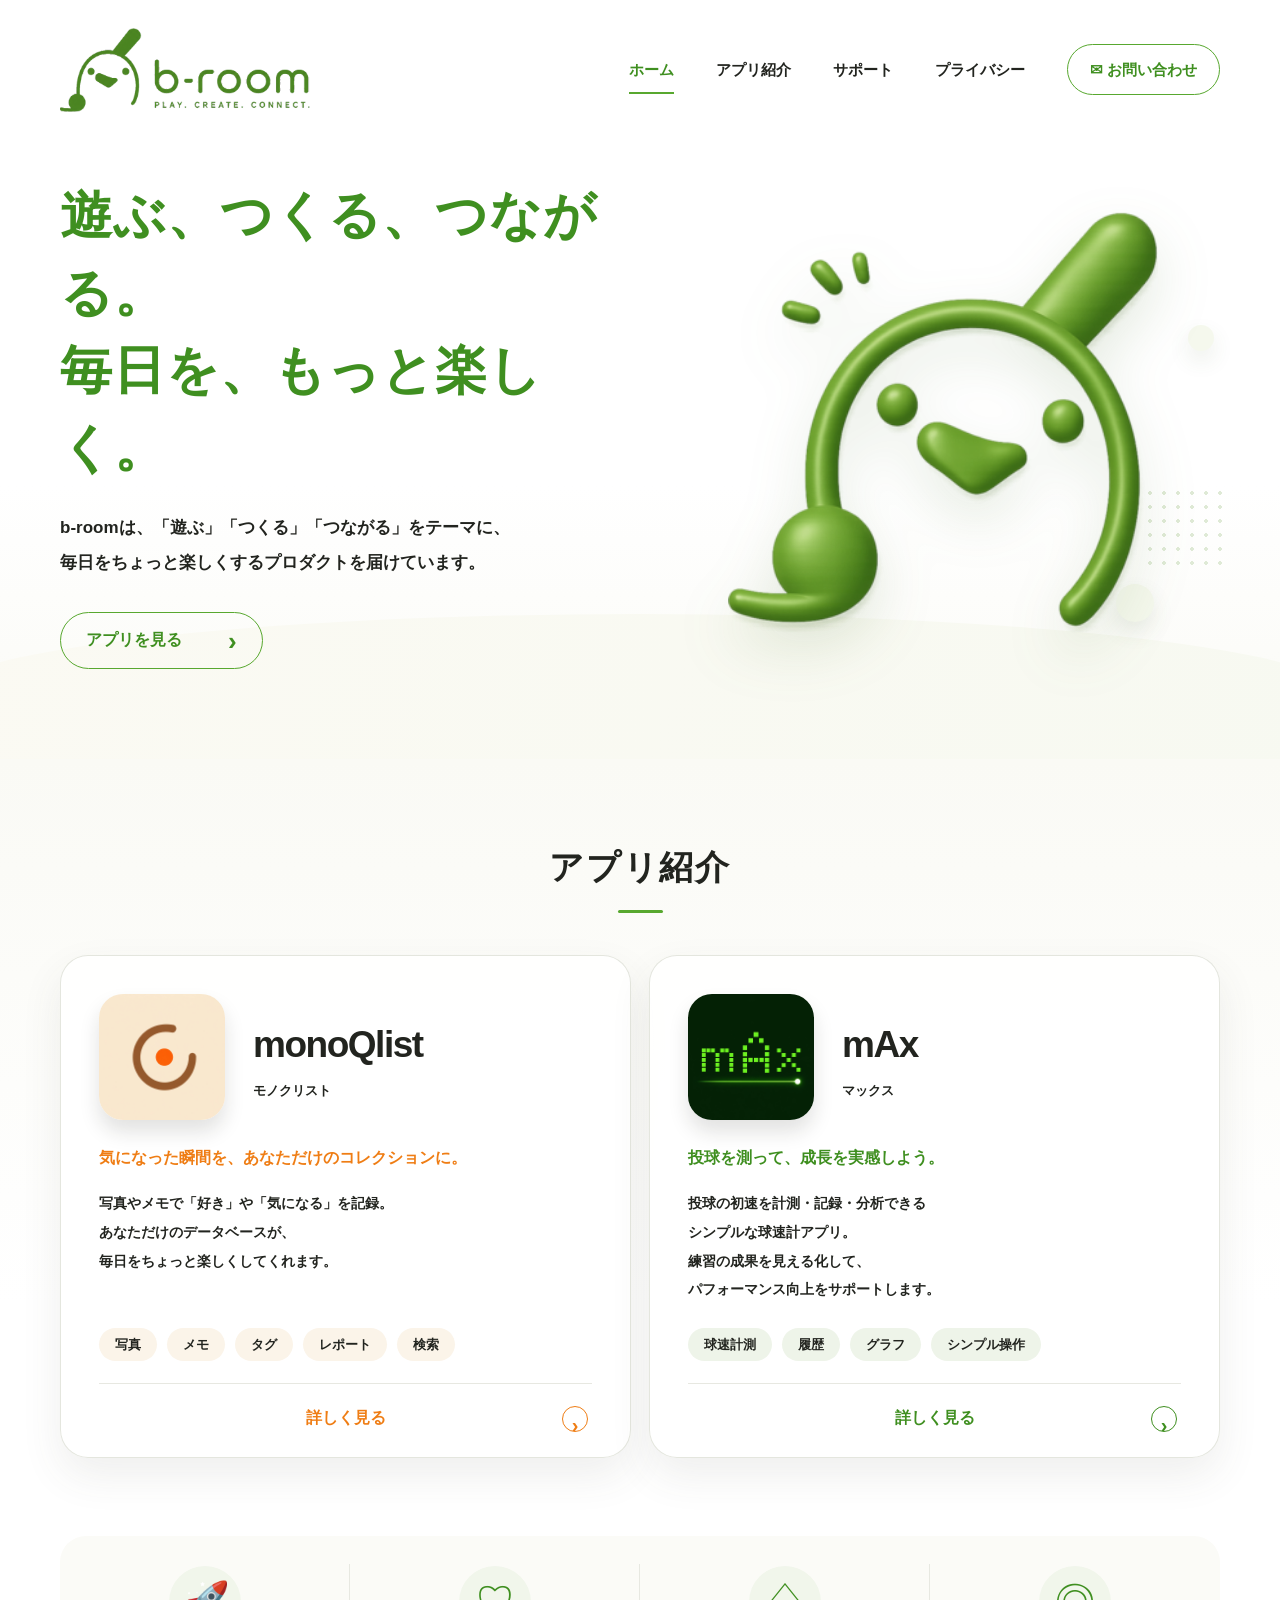
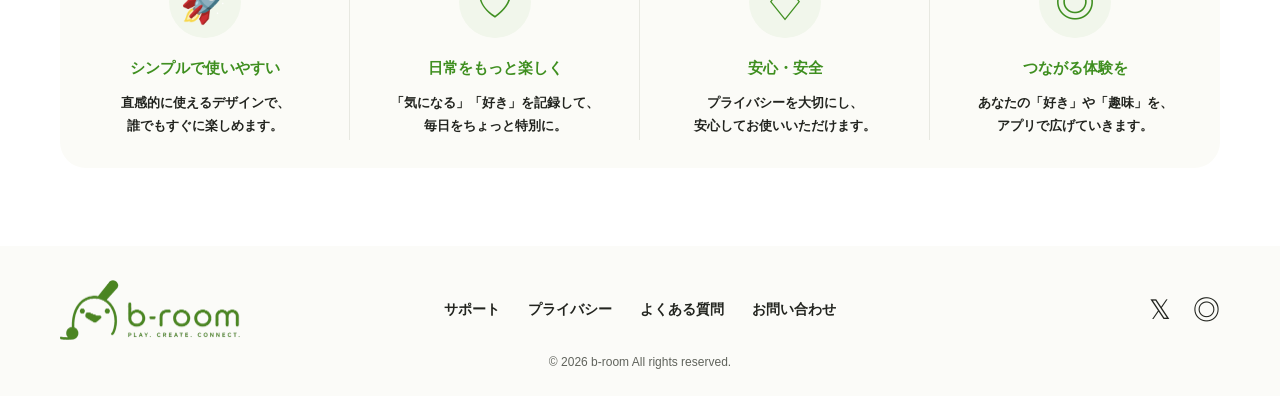
==== commit cb94d847: "・マスコットの修正 ・ロゴの色の修正" ====
--- a/index.html
+++ b/index.html
@@ -27,7 +27,7 @@
   <header class="site-header">
     <div class="container header-inner">
       <a class="brand" href="#top" aria-label="b-room ホーム">
-        <img src="images/logo.png" alt="b-room PLAY. CREATE. CONNECT." width="304" height="112">
+        <img src="images/logo.png" alt="b-room PLAY. CREATE. CONNECT." width="304" height="112" style="filter:brightness(.65) saturate(.9)">
       </a>
       <button class="menu-button" type="button" aria-label="メニューを開く" aria-expanded="false" aria-controls="global-nav">
         <span></span><span></span><span></span>
@@ -55,7 +55,7 @@
           <div class="hero-orb orb-one"></div>
           <div class="hero-orb orb-two"></div>
           <div class="hero-dots"></div>
-          <img src="images/hero-mascot.png" alt="" width="500" height="500">
+          <img src="images/hero-mascot.png" alt="" width="333" height="344" style="height:auto;aspect-ratio:auto;filter:brightness(.94) saturate(.9) contrast(.92) drop-shadow(0 24px 28px rgba(72,117,47,.15))">
         </div>
       </div>
     </section>
@@ -105,7 +105,7 @@
 
   <footer class="site-footer" id="support">
     <div class="container footer-inner">
-      <a class="footer-brand" href="#top"><img src="images/logo.png" alt="b-room" width="220" height="82"></a>
+      <a class="footer-brand" href="#top"><img src="images/logo.png" alt="b-room" width="220" height="82" style="filter:brightness(.65) saturate(.9)"></a>
       <nav class="footer-links" aria-label="フッターナビゲーション">
         <a href="#">サポート</a><a href="#" id="privacy">プライバシー</a><a href="#">よくある質問</a><a href="#" id="contact">お問い合わせ</a>
       </nav>
@@ -114,4 +114,4 @@
     <p class="copyright">© <span id="year"></span> b-room All rights reserved.</p>
   </footer>
 </body>
-</html>+</html>
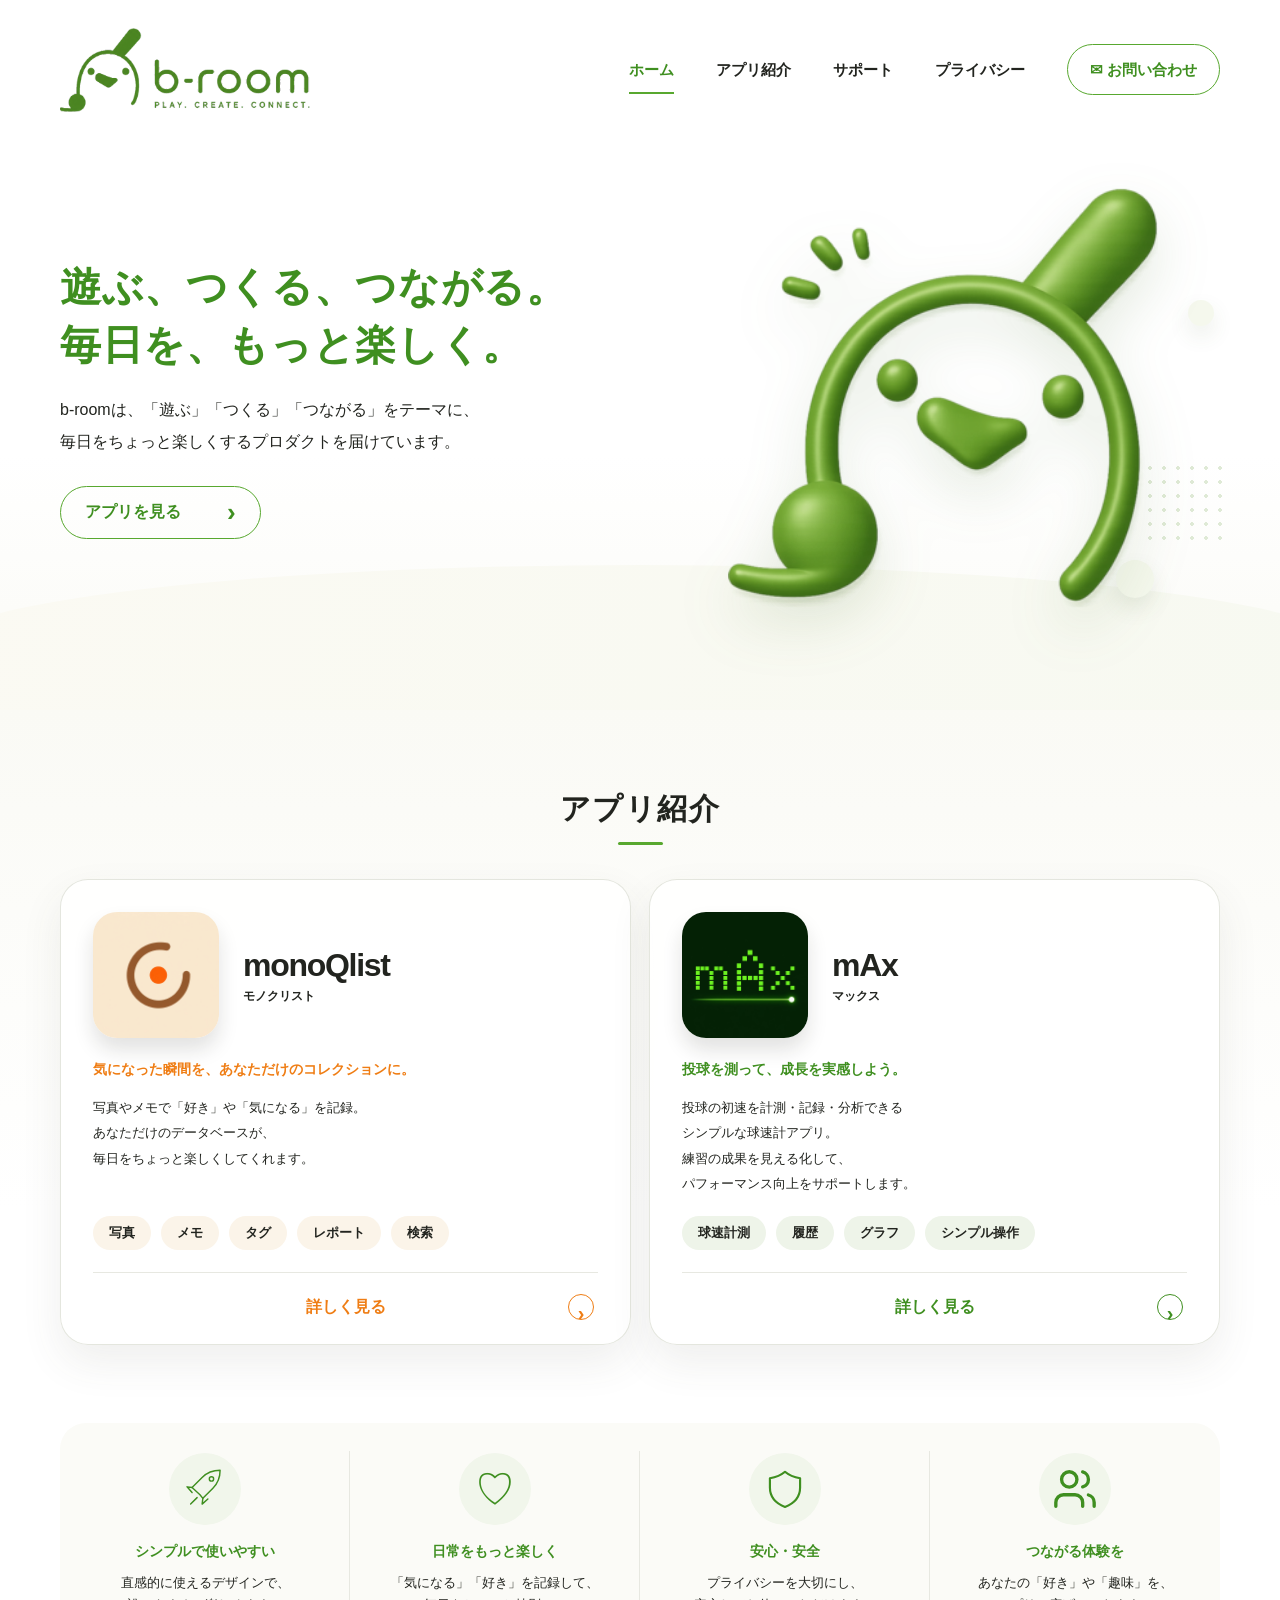
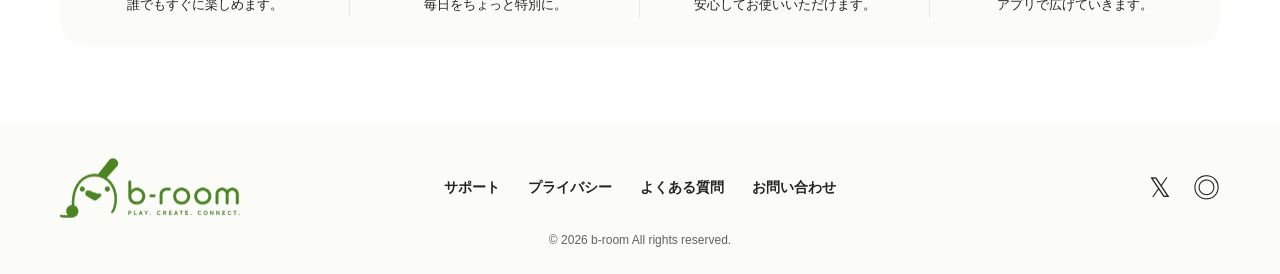
==== commit 1e313051: "デザインの調整" ====
--- a/index.html
+++ b/index.html
@@ -21,6 +21,7 @@
   <link rel="stylesheet" href="css/variables.css">
   <link rel="stylesheet" href="css/style.css">
   <link rel="stylesheet" href="css/responsive.css">
+  <link rel="stylesheet" href="css/tuning.css">
   <script src="js/script.js" defer></script>
 </head>
 <body>
@@ -94,10 +95,10 @@
     <section class="values-section section">
       <div class="container">
         <div class="values-grid">
-          <article class="value-item reveal"><div class="value-icon">🚀</div><h3>シンプルで使いやすい</h3><p>直感的に使えるデザインで、<br>誰でもすぐに楽しめます。</p></article>
+          <article class="value-item reveal"><div class="value-icon" aria-hidden="true"><svg viewBox="0 0 64 64" fill="none"><path d="m25 40-11-10 14-14C36 8 45 6 53 6c0 8-2 17-10 25L29 45Z"/><path d="m14 30-7-1 7 8M29 45l-1 8 8-7M21 44l-9 9"/><circle cx="41" cy="18" r="3"/></svg></div><h3>シンプルで使いやすい</h3><p>直感的に使えるデザインで、<br>誰でもすぐに楽しめます。</p></article>
           <article class="value-item reveal"><div class="value-icon">♡</div><h3>日常をもっと楽しく</h3><p>「気になる」「好き」を記録して、<br>毎日をちょっと特別に。</p></article>
-          <article class="value-item reveal"><div class="value-icon">♢</div><h3>安心・安全</h3><p>プライバシーを大切にし、<br>安心してお使いいただけます。</p></article>
-          <article class="value-item reveal"><div class="value-icon">◎</div><h3>つながる体験を</h3><p>あなたの「好き」や「趣味」を、<br>アプリで広げていきます。</p></article>
+          <article class="value-item reveal"><div class="value-icon" aria-hidden="true"><svg viewBox="0 0 64 64" fill="none"><path d="M32 8c7 6 15 8 21 9v13c0 14-8 22-21 27C19 52 11 44 11 30V17c6-1 14-3 21-9Z"/></svg></div><h3>安心・安全</h3><p>プライバシーを大切にし、<br>安心してお使いいただけます。</p></article>
+          <article class="value-item reveal"><div class="value-icon" aria-hidden="true"><svg viewBox="0 0 24 24" fill="none"><path d="M16 21v-2a4 4 0 0 0-4-4H6a4 4 0 0 0-4 4v2"/><circle cx="9" cy="7" r="4"/><path d="M22 21v-2a4 4 0 0 0-3-3.87M16 3.13a4 4 0 0 1 0 7.75"/></svg></div><h3>つながる体験を</h3><p>あなたの「好き」や「趣味」を、<br>アプリで広げていきます。</p></article>
         </div>
       </div>
     </section>
--- a/css/tuning.css
+++ b/css/tuning.css
@@ -0,0 +1,111 @@
+/* Reference-based typography and spacing adjustments. */
+.hero h1 {
+  font-size: clamp(34px, 3.2vw, 44px);
+  line-height: 1.42;
+  letter-spacing: .015em;
+}
+
+.hero-copy p {
+  margin-top: 20px;
+  font-size: 16px;
+  font-weight: 500;
+  line-height: 2;
+}
+
+.outline-button {
+  margin-top: 28px;
+  padding: 11px 24px;
+}
+
+.section-title h2 {
+  font-size: 30px;
+  line-height: 1.4;
+}
+
+.section-title {
+  margin-bottom: 34px;
+}
+
+.app-card {
+  min-height: 458px;
+  padding: 32px 32px 22px;
+}
+
+.app-header {
+  gap: 24px;
+}
+
+.app-header h3 {
+  font-size: 32px;
+  line-height: 1.2;
+}
+
+.reading {
+  margin-top: 3px;
+  font-size: 12px;
+  line-height: 1.5;
+}
+
+.app-tagline {
+  margin-top: 20px;
+  font-size: 14px;
+  line-height: 1.7;
+}
+
+.app-description {
+  margin-top: 13px;
+  font-size: 13px;
+  font-weight: 500;
+  line-height: 1.95;
+}
+
+.tag-list {
+  padding-top: 20px;
+}
+
+.value-item h3 {
+  font-size: 14px;
+  line-height: 1.5;
+}
+
+.value-item p {
+  font-weight: 500;
+  line-height: 1.7;
+}
+
+.value-icon svg {
+  width: 46px;
+  height: 46px;
+  stroke: currentColor;
+  stroke-width: 3;
+  stroke-linecap: round;
+  stroke-linejoin: round;
+}
+
+.value-item:first-child .value-icon svg,
+.value-item:last-child .value-icon svg {
+  stroke-width: 2;
+}
+
+.value-item:last-child .value-icon svg {
+  stroke-width: 1.75;
+}
+
+@media (max-width: 600px) {
+  .hero h1 {
+    font-size: 34px;
+  }
+
+  .hero-copy p {
+    font-size: 15px;
+  }
+
+  .app-card {
+    min-height: 0;
+    padding: 24px 20px 20px;
+  }
+
+  .app-header h3 {
+    font-size: 29px;
+  }
+}
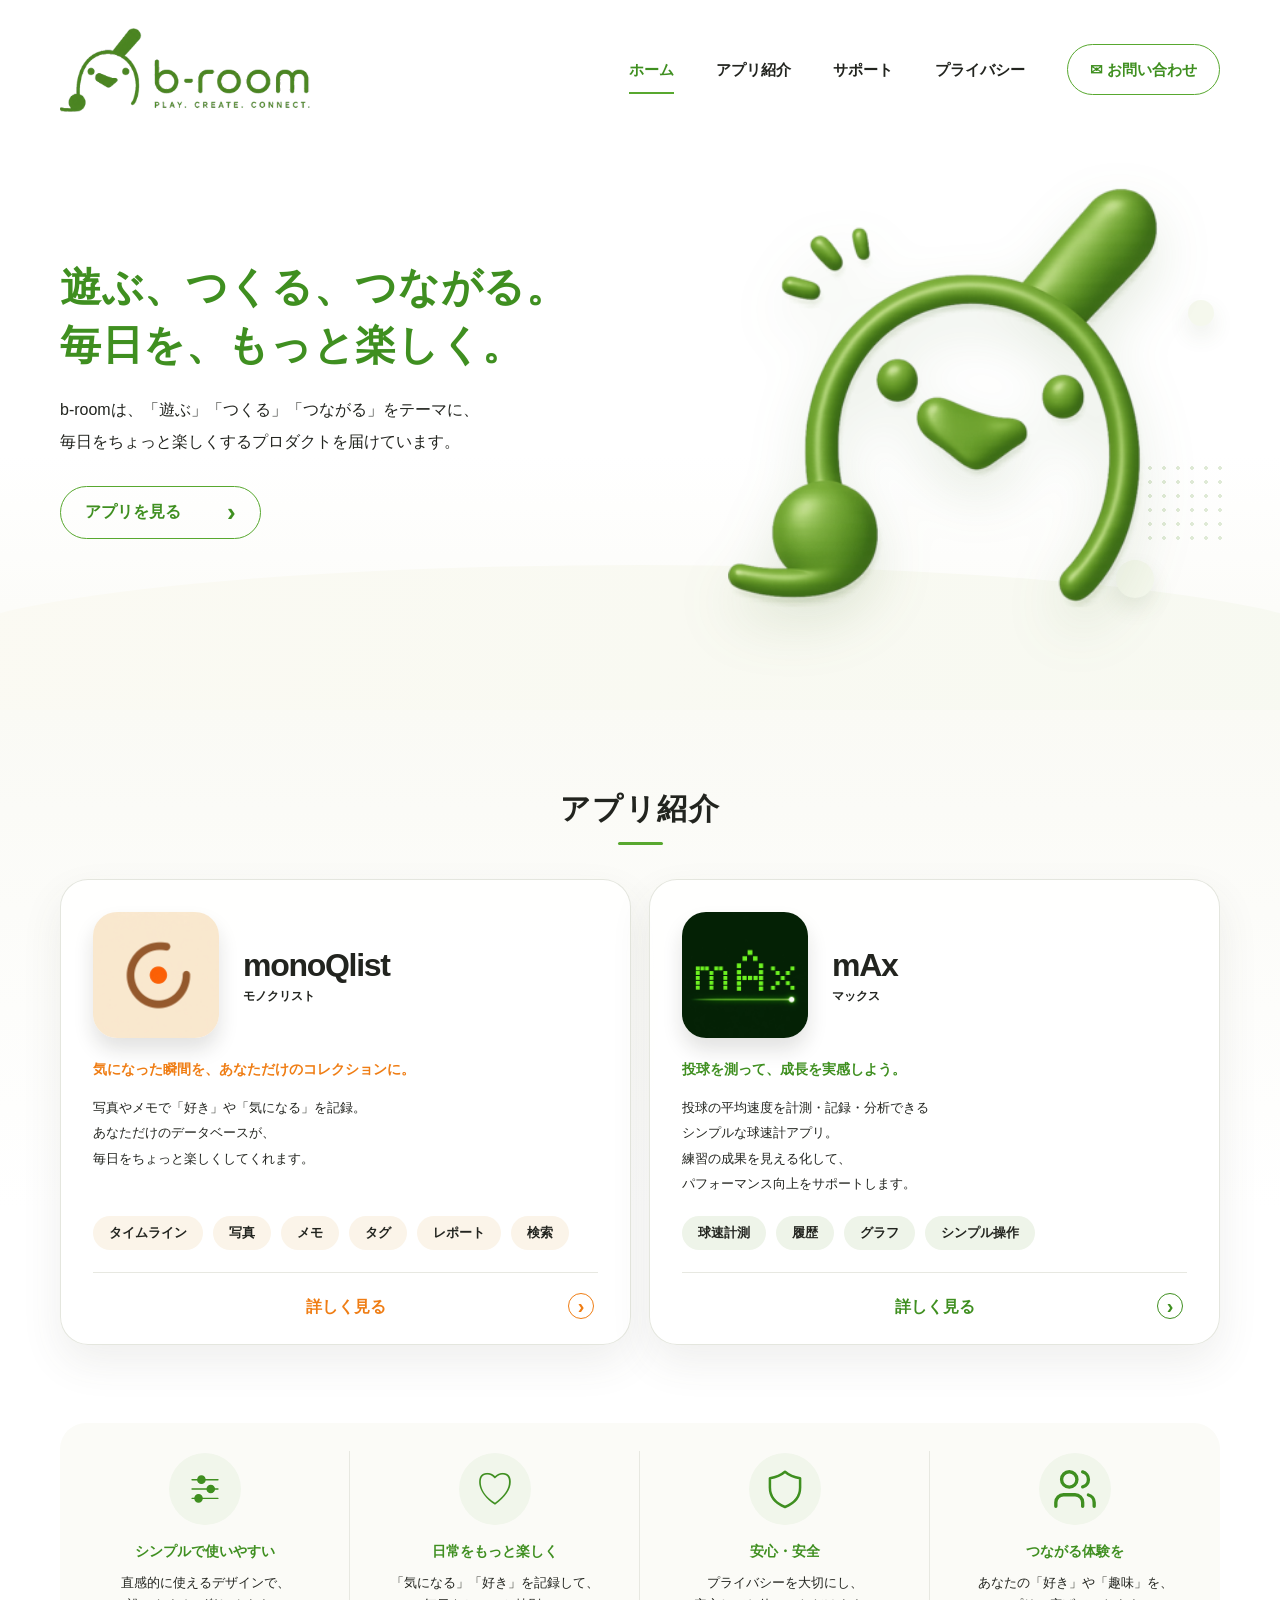
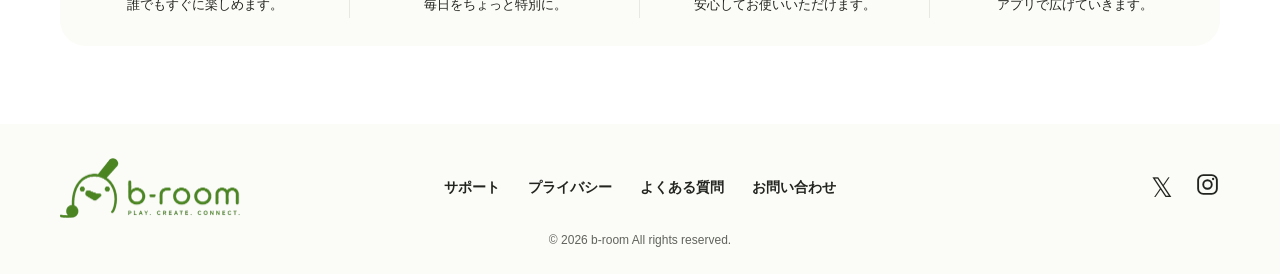
==== commit 17ae3cb3: "privacyを追加" ====
--- a/index.html
+++ b/index.html
@@ -37,7 +37,7 @@
         <a class="is-active" href="#top">ホーム</a>
         <a href="#apps">アプリ紹介</a>
         <a href="#support">サポート</a>
-        <a href="#privacy">プライバシー</a>
+        <a href="/privacy/index.html">プライバシー</a>
         <a class="contact-button" href="#contact"><span aria-hidden="true">✉</span> お問い合わせ</a>
       </nav>
     </div>
@@ -73,7 +73,7 @@
             </div>
             <p class="app-tagline mono-accent">気になった瞬間を、あなただけのコレクションに。</p>
             <p class="app-description">写真やメモで「好き」や「気になる」を記録。<br>あなただけのデータベースが、<br>毎日をちょっと楽しくしてくれます。</p>
-            <div class="tag-list"><span>写真</span><span>メモ</span><span>タグ</span><span>レポート</span><span>検索</span></div>
+            <div class="tag-list"><span>タイムライン</span><span>写真</span><span>メモ</span><span>タグ</span><span>レポート</span><span>検索</span></div>
             <a class="app-link mono-link" href="#">詳しく見る <span>›</span></a>
           </article>
 
@@ -84,7 +84,7 @@
               <div><h3>mAx</h3><p class="reading">マックス</p></div>
             </div>
             <p class="app-tagline max-accent">投球を測って、成長を実感しよう。</p>
-            <p class="app-description">投球の初速を計測・記録・分析できる<br>シンプルな球速計アプリ。<br>練習の成果を見える化して、<br>パフォーマンス向上をサポートします。</p>
+            <p class="app-description">投球の平均速度を計測・記録・分析できる<br>シンプルな球速計アプリ。<br>練習の成果を見える化して、<br>パフォーマンス向上をサポートします。</p>
             <div class="tag-list green-tags"><span>球速計測</span><span>履歴</span><span>グラフ</span><span>シンプル操作</span></div>
             <a class="app-link max-link" href="#">詳しく見る <span>›</span></a>
           </article>
@@ -95,7 +95,7 @@
     <section class="values-section section">
       <div class="container">
         <div class="values-grid">
-          <article class="value-item reveal"><div class="value-icon" aria-hidden="true"><svg viewBox="0 0 64 64" fill="none"><path d="m25 40-11-10 14-14C36 8 45 6 53 6c0 8-2 17-10 25L29 45Z"/><path d="m14 30-7-1 7 8M29 45l-1 8 8-7M21 44l-9 9"/><circle cx="41" cy="18" r="3"/></svg></div><h3>シンプルで使いやすい</h3><p>直感的に使えるデザインで、<br>誰でもすぐに楽しめます。</p></article>
+          <article class="value-item reveal"><div class="value-icon" aria-hidden="true"><svg viewBox="0 0 64 64" fill="none"><path d="M14 19h36M14 32h36M14 45h36"/><circle cx="27" cy="19" r="5" fill="currentColor"/><circle cx="40" cy="32" r="5" fill="currentColor"/><circle cx="23" cy="45" r="5" fill="currentColor"/></svg></div><h3>シンプルで使いやすい</h3><p>直感的に使えるデザインで、<br>誰でもすぐに楽しめます。</p></article>
           <article class="value-item reveal"><div class="value-icon">♡</div><h3>日常をもっと楽しく</h3><p>「気になる」「好き」を記録して、<br>毎日をちょっと特別に。</p></article>
           <article class="value-item reveal"><div class="value-icon" aria-hidden="true"><svg viewBox="0 0 64 64" fill="none"><path d="M32 8c7 6 15 8 21 9v13c0 14-8 22-21 27C19 52 11 44 11 30V17c6-1 14-3 21-9Z"/></svg></div><h3>安心・安全</h3><p>プライバシーを大切にし、<br>安心してお使いいただけます。</p></article>
           <article class="value-item reveal"><div class="value-icon" aria-hidden="true"><svg viewBox="0 0 24 24" fill="none"><path d="M16 21v-2a4 4 0 0 0-4-4H6a4 4 0 0 0-4 4v2"/><circle cx="9" cy="7" r="4"/><path d="M22 21v-2a4 4 0 0 0-3-3.87M16 3.13a4 4 0 0 1 0 7.75"/></svg></div><h3>つながる体験を</h3><p>あなたの「好き」や「趣味」を、<br>アプリで広げていきます。</p></article>
@@ -108,9 +108,9 @@
     <div class="container footer-inner">
       <a class="footer-brand" href="#top"><img src="images/logo.png" alt="b-room" width="220" height="82" style="filter:brightness(.65) saturate(.9)"></a>
       <nav class="footer-links" aria-label="フッターナビゲーション">
-        <a href="#">サポート</a><a href="#" id="privacy">プライバシー</a><a href="#">よくある質問</a><a href="#" id="contact">お問い合わせ</a>
+        <a href="#">サポート</a><a href="/privacy/index.html">プライバシー</a><a href="#">よくある質問</a><a href="#" id="contact">お問い合わせ</a>
       </nav>
-      <div class="social-links" aria-label="SNS"><a href="#" aria-label="X">𝕏</a><a href="#" aria-label="Instagram">◎</a></div>
+      <div class="social-links" aria-label="SNS"><a href="#" aria-label="X">𝕏</a><a href="#" aria-label="Instagram"><svg width="25" height="25" viewBox="0 0 24 24" fill="none" aria-hidden="true"><rect x="3" y="3" width="18" height="18" rx="5" stroke="currentColor" stroke-width="1.8"/><circle cx="12" cy="12" r="4.1" stroke="currentColor" stroke-width="1.8"/><circle cx="17.4" cy="6.7" r="1.1" fill="currentColor"/></svg></a></div>
     </div>
     <p class="copyright">© <span id="year"></span> b-room All rights reserved.</p>
   </footer>
--- a/css/tuning.css
+++ b/css/tuning.css
@@ -63,6 +63,11 @@
   padding-top: 20px;
 }
 
+.app-link span {
+  line-height: 1;
+  transform: translateY(-1px);
+}
+
 .value-item h3 {
   font-size: 14px;
   line-height: 1.5;
@@ -91,6 +96,10 @@
   stroke-width: 1.75;
 }
 
+.value-item:nth-child(3) .value-icon svg {
+  stroke-width: 3.5;
+}
+
 @media (max-width: 600px) {
   .hero h1 {
     font-size: 34px;
